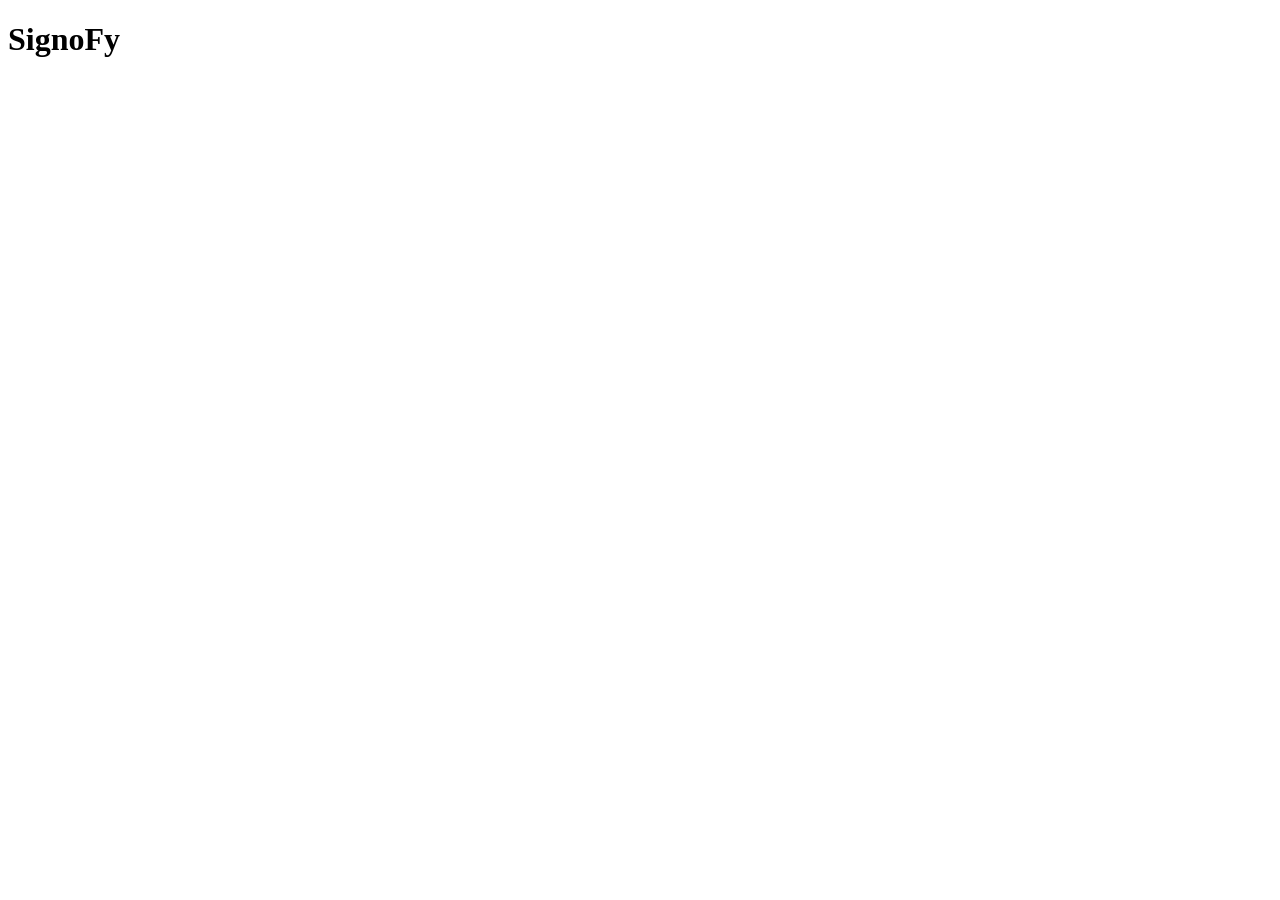
==== Web/index.html @ ef67317f "comienzo" ====
<!DOCTYPE html>
<html lang="en">

<head>
    <meta charset="UTF-8">
    <meta name="viewport" content="width=device-width, initial-scale=1.0">
    <title>SignoFy</title>
</head>

<body>
    <header>
        <div>
            <h1>SignoFy</h1>
            
        </div>
    </header>
    <nav>

    </nav>
    <main>

    </main>
    <footer>

    </footer>
</body>

</html>
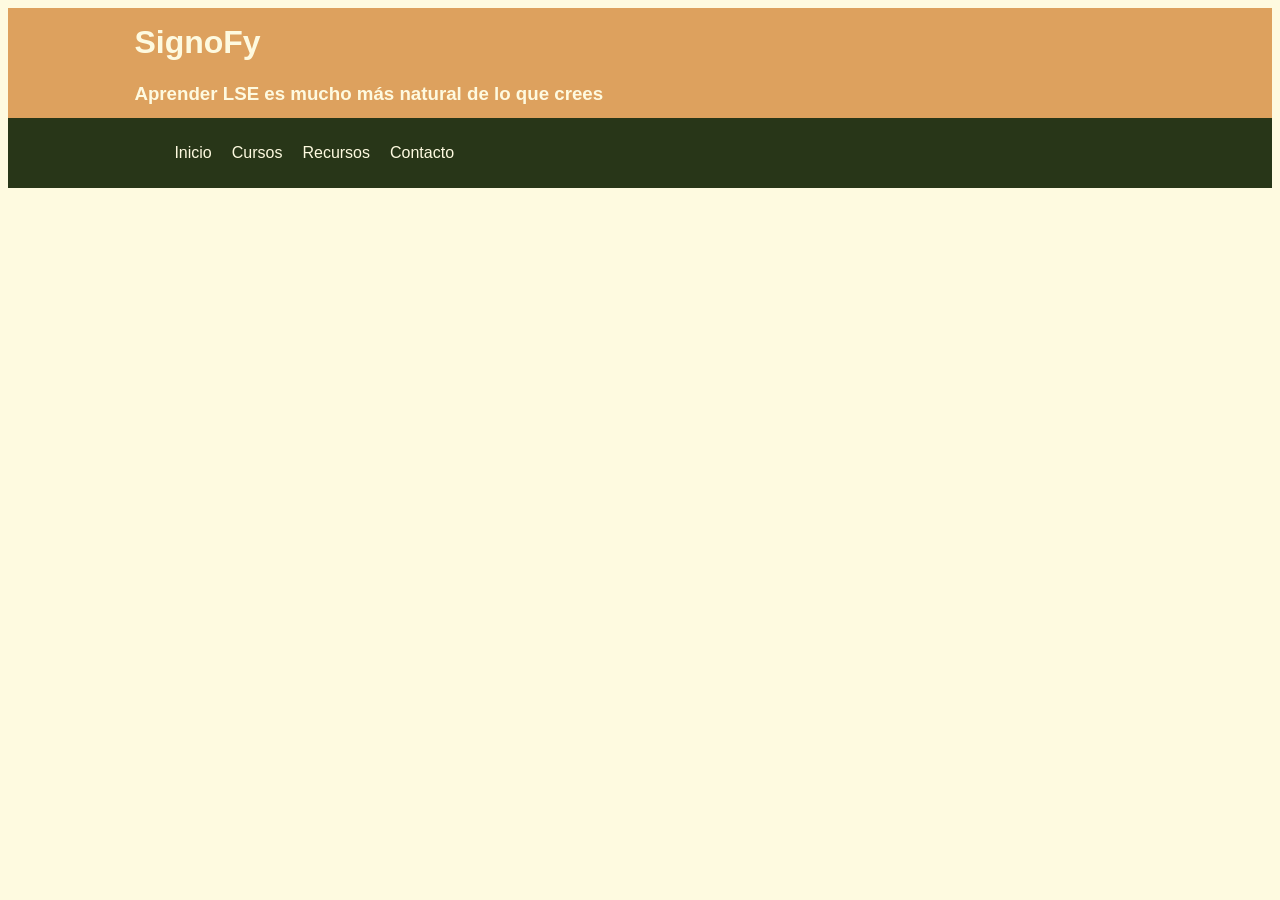
==== commit c8fdacc7: "primeros pasos de la estructura" ====
--- a/Web/index.html
+++ b/Web/index.html
@@ -5,17 +5,23 @@
     <meta charset="UTF-8">
     <meta name="viewport" content="width=device-width, initial-scale=1.0">
     <title>SignoFy</title>
+    <link rel="stylesheet" href="css/style.css">
 </head>
 
 <body>
     <header>
         <div>
             <h1>SignoFy</h1>
-            
+            <h3>Aprender LSE es mucho más natural de lo que crees</h3>
         </div>
     </header>
     <nav>
-
+        <ul>
+            <li><a href="#">Inicio</a></li>
+            <li><a href="#">Cursos</a></li>
+            <li><a href="#">Recursos</a></li>
+            <li><a href="#">Contacto</a></li>
+        </ul>
     </nav>
     <main>
 
--- a/Web/css/style.css
+++ b/Web/css/style.css
@@ -0,0 +1,37 @@
+:root{
+    --bg:#FEFAE0;
+    --nav1:#283618;
+    --nav2:#606C38;
+    --level1:#dda15e;
+    --level2:#bc6c25;
+}
+body{
+    background-color: var(--bg);
+    font-family: 'Poppins', sans-serif;
+}
+header{
+    display: flex;
+    justify-content: space-between;
+    align-items: center;
+    padding: 20px 10%;
+    height: 70px;
+    background-color: var(--level1);
+    color: var(--bg);
+    font-size: medium;
+    font-weight: 500;
+}
+nav{
+    background-color: var(--nav1);
+    color: var(--bg);
+    padding: 10px 10%;
+}
+nav ul{
+    list-style: none;
+    display: flex;
+    gap: 20px;
+}
+nav ul li a{
+    color: var(--bg);
+    text-decoration: none;
+    font-weight: 500;
+}
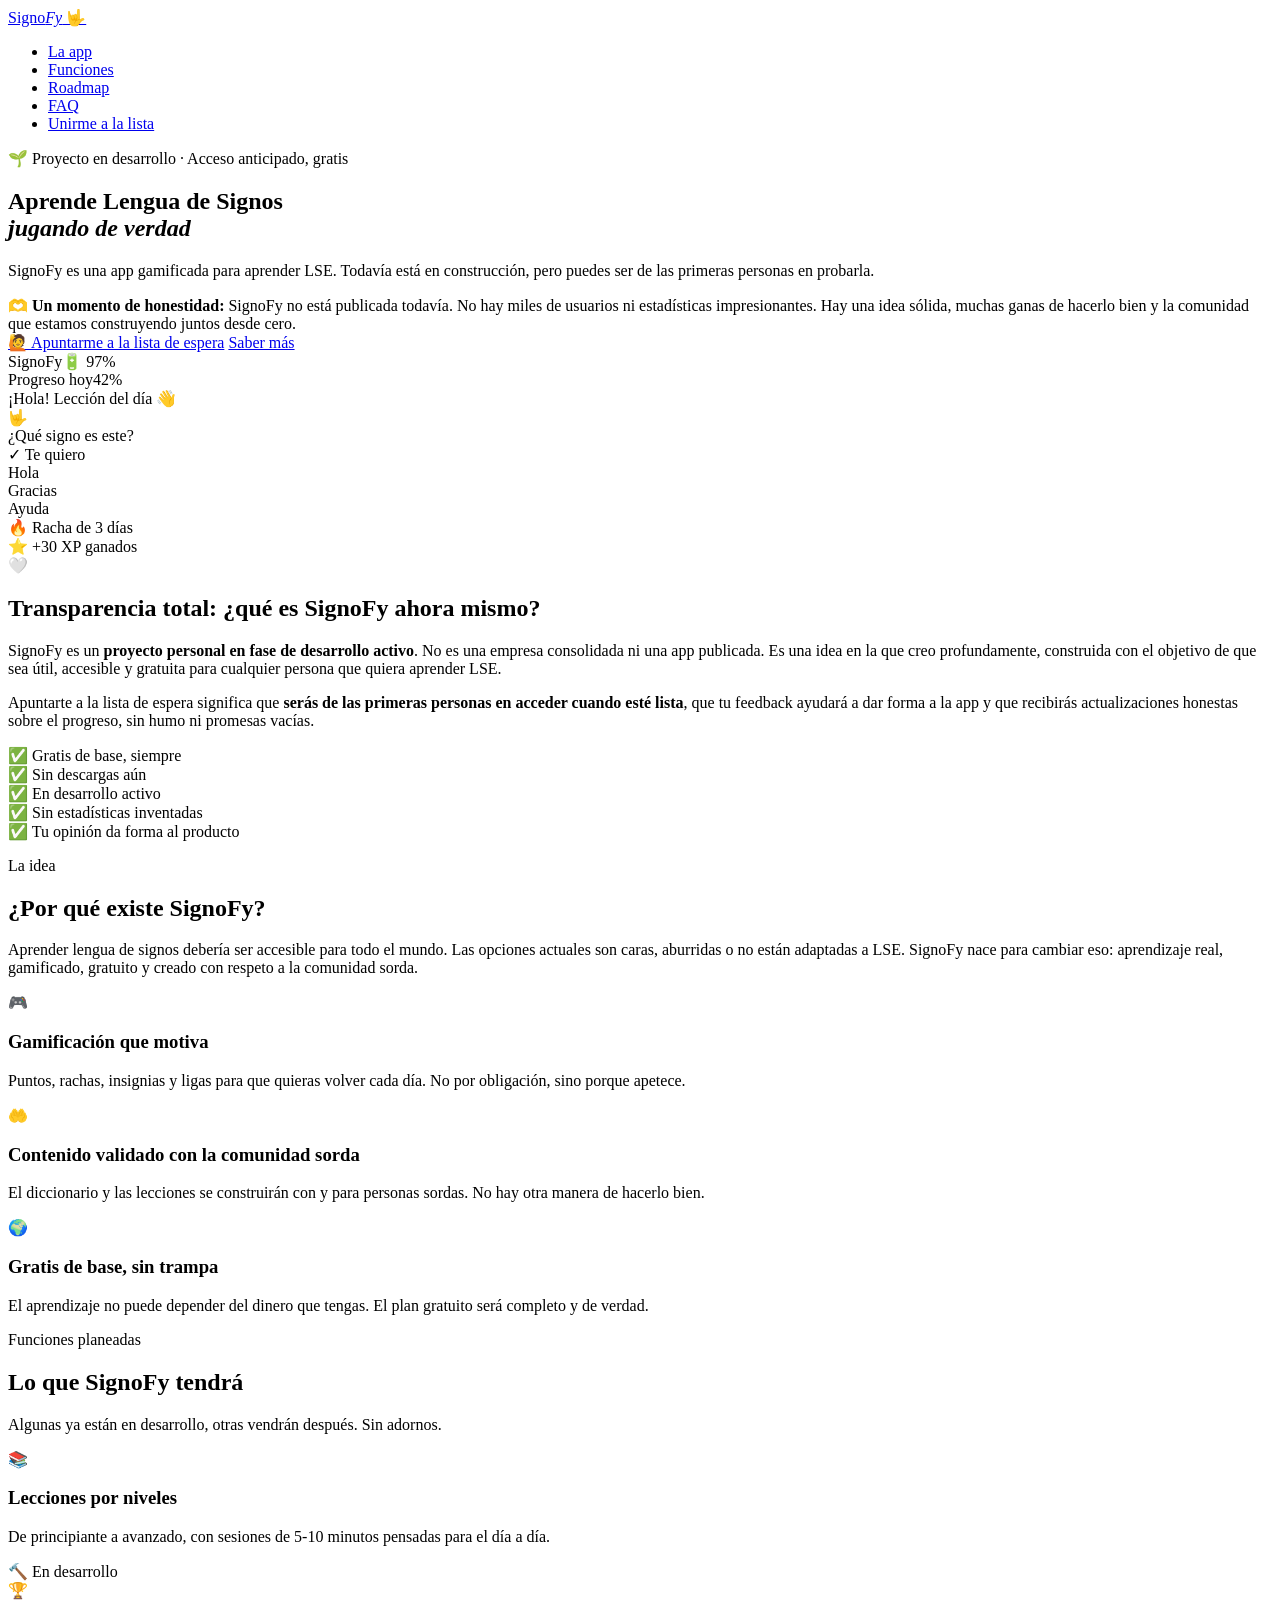
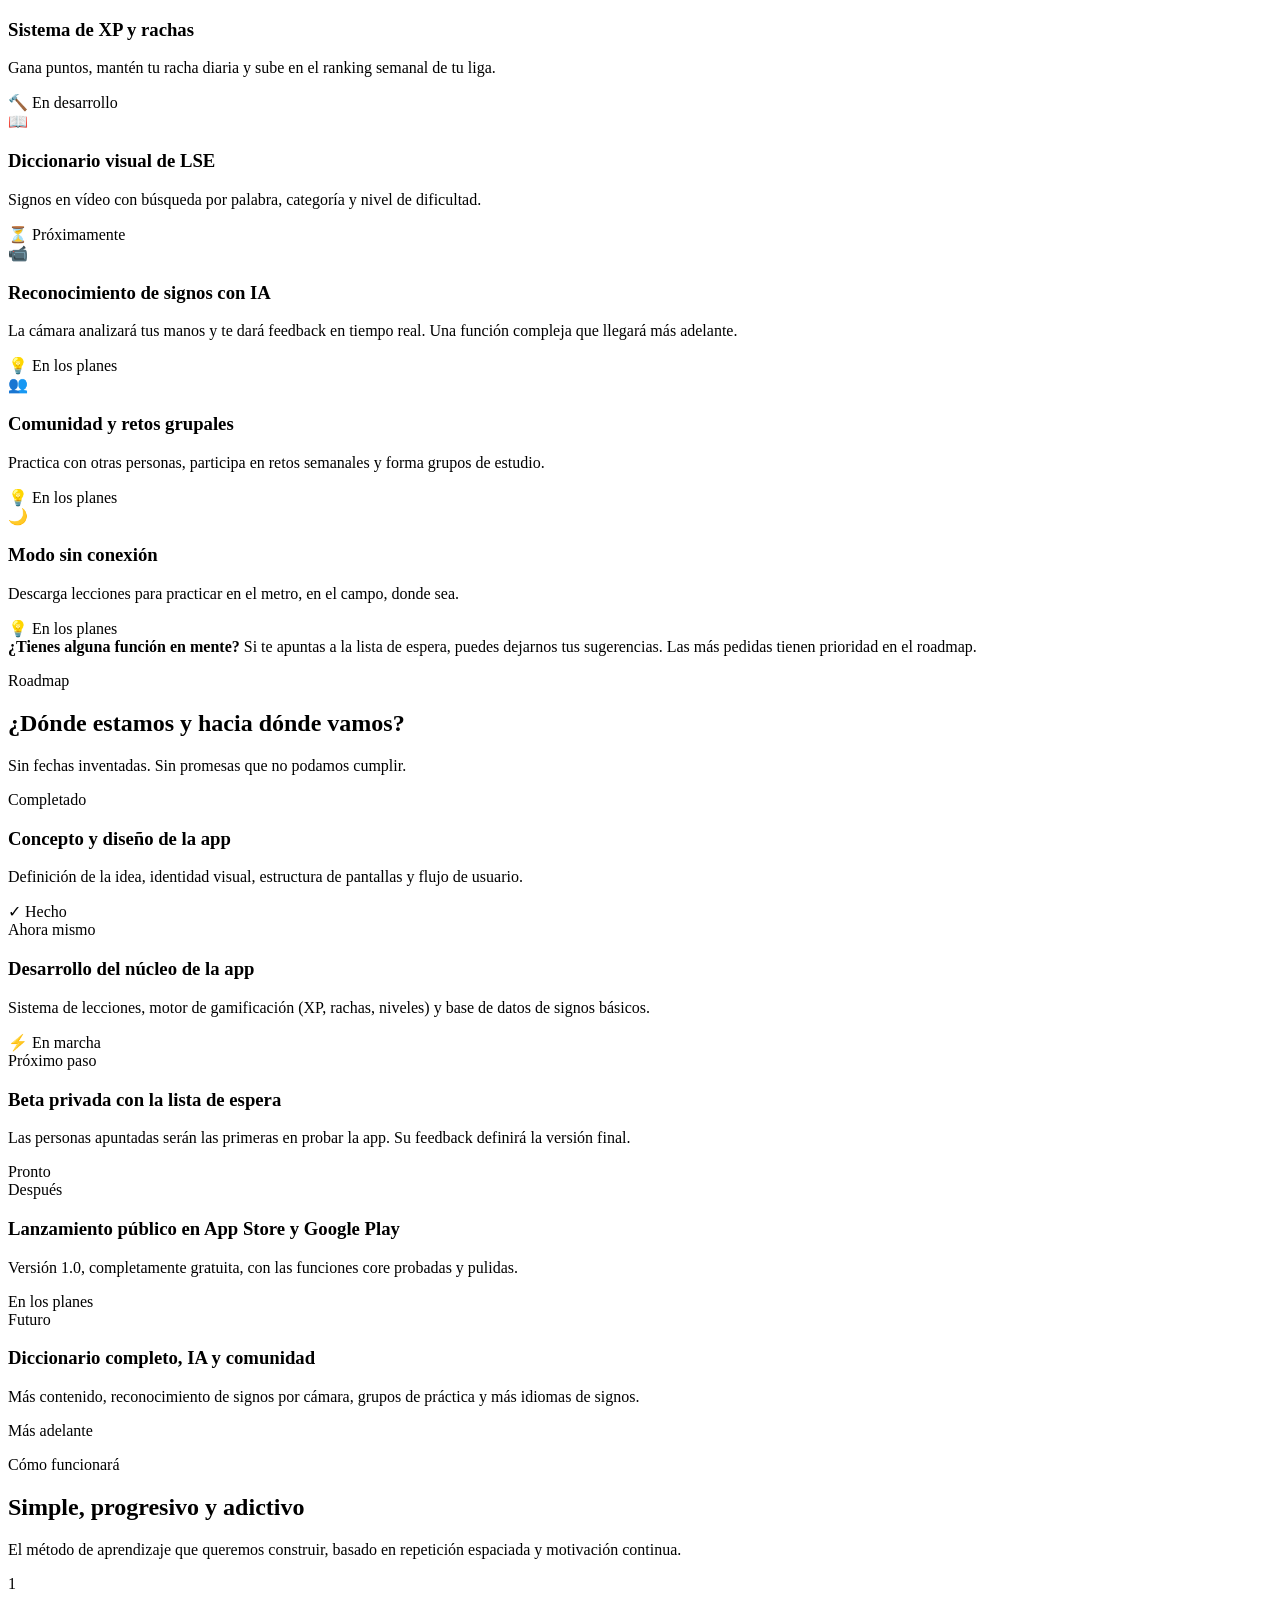
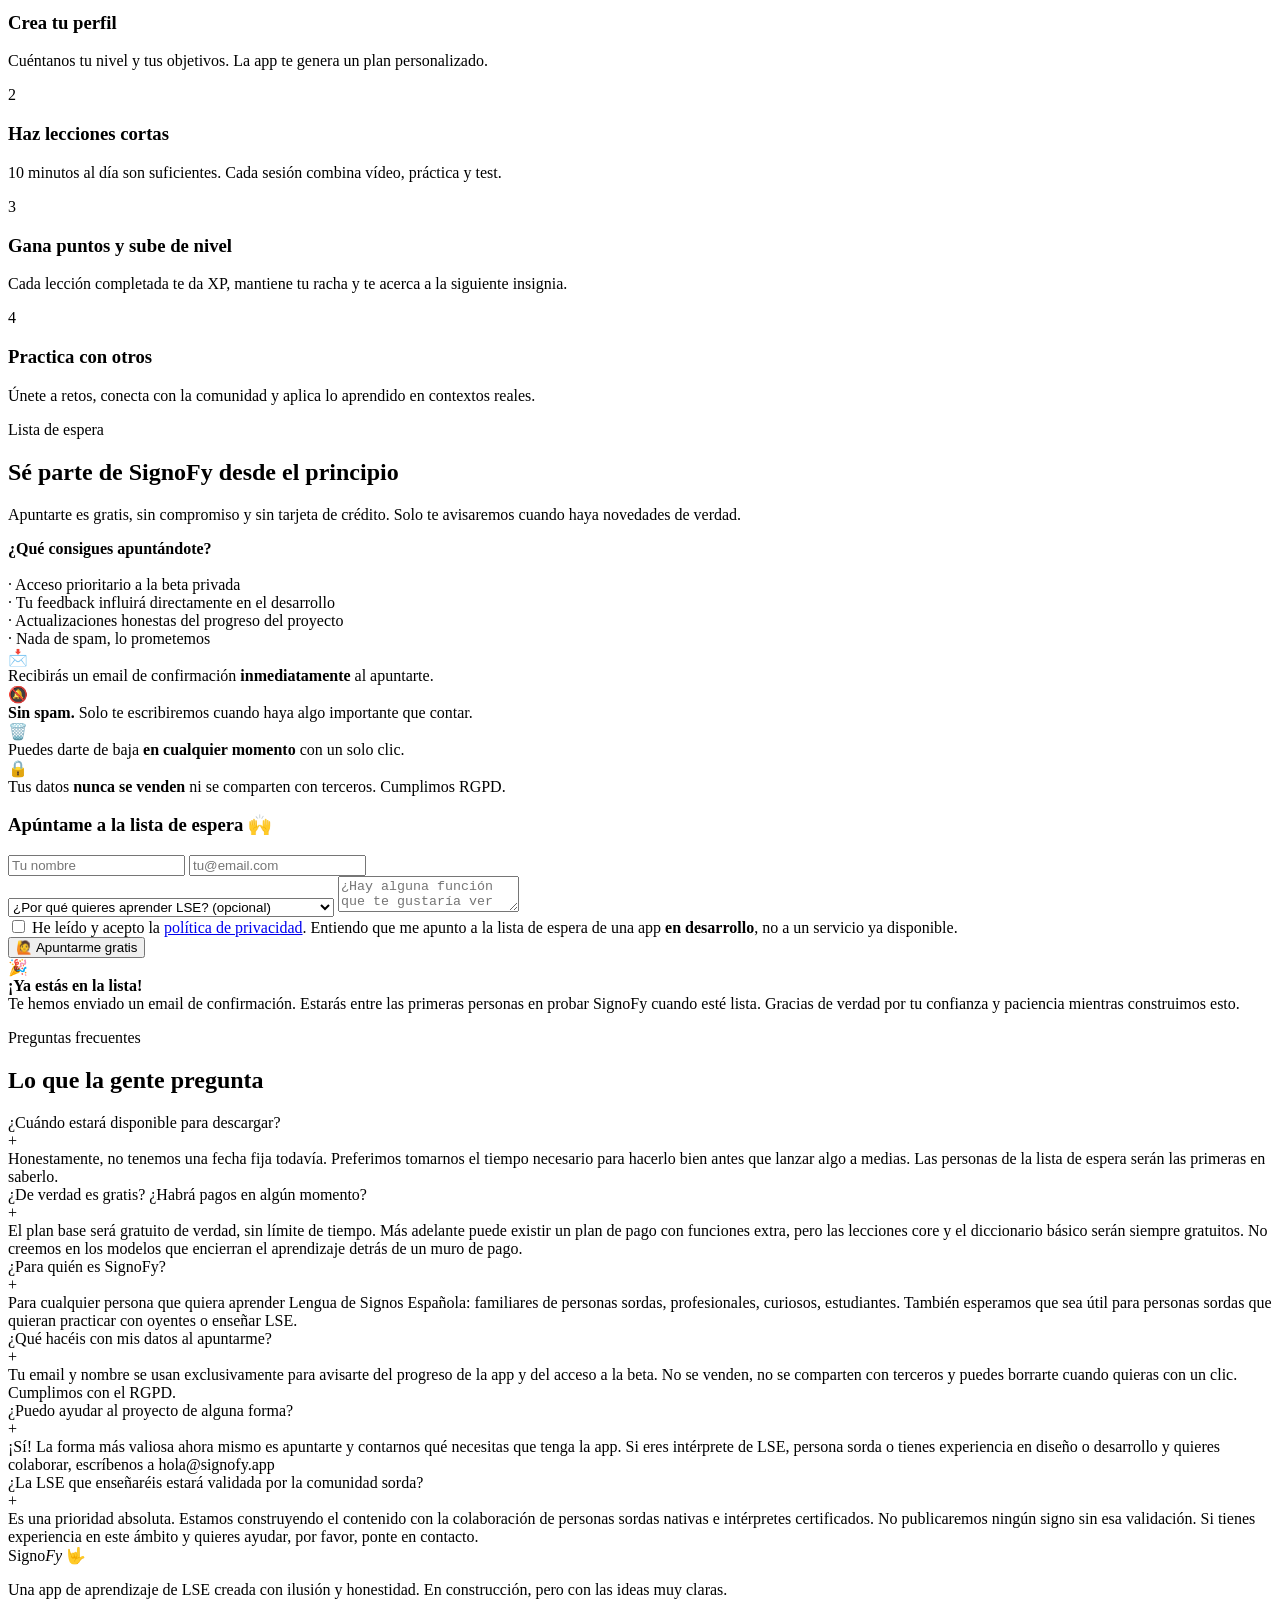
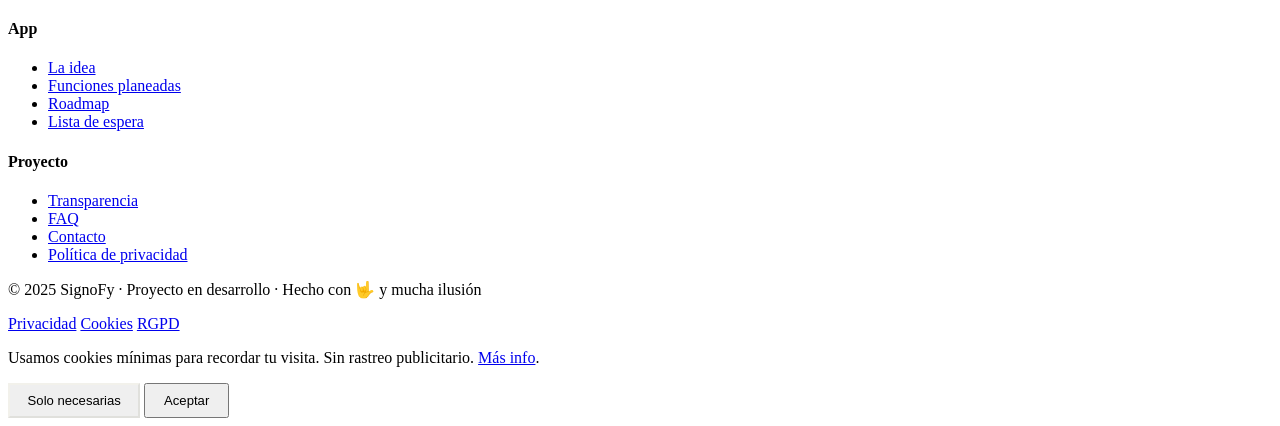
==== commit 563750d3: "Update index.html" ====
--- a/Web/index.html
+++ b/Web/index.html
@@ -1,34 +1,433 @@
 <!DOCTYPE html>
-<html lang="en">
-
+<html lang="es">
 <head>
-    <meta charset="UTF-8">
-    <meta name="viewport" content="width=device-width, initial-scale=1.0">
-    <title>SignoFy</title>
-    <link rel="stylesheet" href="css/style.css">
+  <meta charset="UTF-8" />
+  <meta name="viewport" content="width=device-width, initial-scale=1.0" />
+  <title>SignoFy — Aprende Lengua de Signos, gratis</title>
+
+  <!-- Fuentes -->
+  <link rel="preconnect" href="https://fonts.googleapis.com" />
+  <link rel="preconnect" href="https://fonts.gstatic.com" crossorigin />
+  <link href="https://fonts.googleapis.com/css2?family=Playfair+Display:ital,wght@0,700;0,900;1,700&family=DM+Sans:wght@300;400;500&display=swap" rel="stylesheet" />
+
+  <!-- Estilos -->
+  <link rel="stylesheet" href="styles.css" />
 </head>
-
 <body>
-    <header>
+
+<!-- ── NAV ────────────────────────────────────────────────── -->
+<nav id="navbar">
+  <a href="#" class="logo">Signo<em>Fy</em> 🤟</a>
+  <ul class="nav-links">
+    <li><a href="#about">La app</a></li>
+    <li><a href="#features">Funciones</a></li>
+    <li><a href="#roadmap">Roadmap</a></li>
+    <li><a href="#faq">FAQ</a></li>
+    <li><a href="#waitlist-form-section" class="nav-cta">Unirme a la lista</a></li>
+  </ul>
+  <div class="hamburger" id="hamburger">
+    <span></span><span></span><span></span>
+  </div>
+</nav>
+
+<!-- ── HERO ───────────────────────────────────────────────── -->
+<section id="hero">
+  <div class="blob blob-1"></div>
+  <div class="blob blob-2"></div>
+
+  <div class="hero-text">
+    <div class="honesty-pill">🌱 Proyecto en desarrollo · Acceso anticipado, gratis</div>
+    <h1>Aprende Lengua de Signos<br><em>jugando de verdad</em></h1>
+    <p class="hero-sub">SignoFy es una app gamificada para aprender LSE. Todavía está en construcción, pero puedes ser de las primeras personas en probarla.</p>
+    <div class="early-note">
+      <strong>🫶 Un momento de honestidad:</strong> SignoFy no está publicada todavía. No hay miles de usuarios ni estadísticas impresionantes. Hay una idea sólida, muchas ganas de hacerlo bien y la comunidad que estamos construyendo juntos desde cero.
+    </div>
+    <div class="hero-actions">
+      <a href="#waitlist-form-section" class="btn btn-primary">🙋 Apuntarme a la lista de espera</a>
+      <a href="#about" class="btn btn-outline">Saber más</a>
+    </div>
+  </div>
+
+  <div class="hero-visual">
+    <div class="phone-wrap">
+      <div class="phone">
+        <div class="phone-screen">
+          <div class="ps-top"><span>SignoFy</span><span>🔋 97%</span></div>
+          <div class="ps-body">
+            <div class="ps-bar-wrap">
+              <div class="ps-bar-label"><span>Progreso hoy</span><span>42%</span></div>
+              <div class="ps-bar"><div class="ps-fill"></div></div>
+            </div>
+            <div class="ps-greeting">¡Hola! Lección del día 👋</div>
+            <div class="ps-card">
+              <div class="ps-hand">🤟</div>
+              <div class="ps-q">¿Qué signo es este?</div>
+            </div>
+            <div class="ps-opts">
+              <div class="ps-opt ok">✓ Te quiero</div>
+              <div class="ps-opt">Hola</div>
+              <div class="ps-opt">Gracias</div>
+              <div class="ps-opt">Ayuda</div>
+            </div>
+          </div>
+        </div>
+      </div>
+      <div class="float-badge fb-1">🔥 Racha de 3 días</div>
+      <div class="float-badge fb-2">⭐ +30 XP ganados</div>
+    </div>
+  </div>
+</section>
+
+<!-- ── TRANSPARENCIA ──────────────────────────────────────── -->
+<section id="transparency">
+  <div class="transp-inner">
+    <div class="transp-icon">🤍</div>
+    <div class="transp-text">
+      <h2>Transparencia total: ¿qué es SignoFy ahora mismo?</h2>
+      <p>SignoFy es un <strong>proyecto personal en fase de desarrollo activo</strong>. No es una empresa consolidada ni una app publicada. Es una idea en la que creo profundamente, construida con el objetivo de que sea útil, accesible y gratuita para cualquier persona que quiera aprender LSE.</p>
+      <p>Apuntarte a la lista de espera significa que <strong>serás de las primeras personas en acceder cuando esté lista</strong>, que tu feedback ayudará a dar forma a la app y que recibirás actualizaciones honestas sobre el progreso, sin humo ni promesas vacías.</p>
+      <div class="transp-tags">
+        <div class="transp-tag">✅ Gratis de base, siempre</div>
+        <div class="transp-tag">✅ Sin descargas aún</div>
+        <div class="transp-tag">✅ En desarrollo activo</div>
+        <div class="transp-tag">✅ Sin estadísticas inventadas</div>
+        <div class="transp-tag">✅ Tu opinión da forma al producto</div>
+      </div>
+    </div>
+  </div>
+</section>
+
+<!-- ── ABOUT ───────────────────────────────────────────────── -->
+<section id="about">
+  <div class="about-grid">
+    <div class="about-text reveal">
+      <p class="section-label">La idea</p>
+      <h2 class="section-title">¿Por qué existe SignoFy?</h2>
+      <p class="section-sub">Aprender lengua de signos debería ser accesible para todo el mundo. Las opciones actuales son caras, aburridas o no están adaptadas a LSE. SignoFy nace para cambiar eso: aprendizaje real, gamificado, gratuito y creado con respeto a la comunidad sorda.</p>
+    </div>
+    <div class="about-cards reveal">
+      <div class="about-card">
+        <div class="about-card-icon">🎮</div>
         <div>
-            <h1>SignoFy</h1>
-            <h3>Aprender LSE es mucho más natural de lo que crees</h3>
+          <h3>Gamificación que motiva</h3>
+          <p>Puntos, rachas, insignias y ligas para que quieras volver cada día. No por obligación, sino porque apetece.</p>
         </div>
-    </header>
-    <nav>
-        <ul>
-            <li><a href="#">Inicio</a></li>
-            <li><a href="#">Cursos</a></li>
-            <li><a href="#">Recursos</a></li>
-            <li><a href="#">Contacto</a></li>
-        </ul>
-    </nav>
-    <main>
-
-    </main>
-    <footer>
-
-    </footer>
+      </div>
+      <div class="about-card">
+        <div class="about-card-icon">🤲</div>
+        <div>
+          <h3>Contenido validado con la comunidad sorda</h3>
+          <p>El diccionario y las lecciones se construirán con y para personas sordas. No hay otra manera de hacerlo bien.</p>
+        </div>
+      </div>
+      <div class="about-card">
+        <div class="about-card-icon">🌍</div>
+        <div>
+          <h3>Gratis de base, sin trampa</h3>
+          <p>El aprendizaje no puede depender del dinero que tengas. El plan gratuito será completo y de verdad.</p>
+        </div>
+      </div>
+    </div>
+  </div>
+</section>
+
+<!-- ── FEATURES ───────────────────────────────────────────── -->
+<section id="features">
+  <p class="section-label reveal">Funciones planeadas</p>
+  <h2 class="section-title reveal">Lo que SignoFy tendrá</h2>
+  <p class="section-sub reveal">Algunas ya están en desarrollo, otras vendrán después. Sin adornos.</p>
+
+  <div class="features-grid">
+    <div class="feat-card reveal">
+      <div class="feat-icon">📚</div>
+      <h3>Lecciones por niveles</h3>
+      <p>De principiante a avanzado, con sesiones de 5-10 minutos pensadas para el día a día.</p>
+      <span class="feat-status status-current">🔨 En desarrollo</span>
+    </div>
+    <div class="feat-card reveal">
+      <div class="feat-icon">🏆</div>
+      <h3>Sistema de XP y rachas</h3>
+      <p>Gana puntos, mantén tu racha diaria y sube en el ranking semanal de tu liga.</p>
+      <span class="feat-status status-current">🔨 En desarrollo</span>
+    </div>
+    <div class="feat-card reveal">
+      <div class="feat-icon">📖</div>
+      <h3>Diccionario visual de LSE</h3>
+      <p>Signos en vídeo con búsqueda por palabra, categoría y nivel de dificultad.</p>
+      <span class="feat-status status-soon">⏳ Próximamente</span>
+    </div>
+    <div class="feat-card reveal">
+      <div class="feat-icon">📹</div>
+      <h3>Reconocimiento de signos con IA</h3>
+      <p>La cámara analizará tus manos y te dará feedback en tiempo real. Una función compleja que llegará más adelante.</p>
+      <span class="feat-status status-plan">💡 En los planes</span>
+    </div>
+    <div class="feat-card reveal">
+      <div class="feat-icon">👥</div>
+      <h3>Comunidad y retos grupales</h3>
+      <p>Practica con otras personas, participa en retos semanales y forma grupos de estudio.</p>
+      <span class="feat-status status-plan">💡 En los planes</span>
+    </div>
+    <div class="feat-card reveal">
+      <div class="feat-icon">🌙</div>
+      <h3>Modo sin conexión</h3>
+      <p>Descarga lecciones para practicar en el metro, en el campo, donde sea.</p>
+      <span class="feat-status status-plan">💡 En los planes</span>
+    </div>
+  </div>
+
+  <div class="features-note reveal">
+    <strong>¿Tienes alguna función en mente?</strong> Si te apuntas a la lista de espera, puedes dejarnos tus sugerencias. Las más pedidas tienen prioridad en el roadmap.
+  </div>
+</section>
+
+<!-- ── ROADMAP ─────────────────────────────────────────────── -->
+<section id="roadmap">
+  <p class="section-label reveal">Roadmap</p>
+  <h2 class="section-title reveal">¿Dónde estamos y hacia dónde vamos?</h2>
+  <p class="section-sub reveal">Sin fechas inventadas. Sin promesas que no podamos cumplir.</p>
+
+  <div class="road-list">
+    <div class="road-item reveal">
+      <div class="road-date">Completado</div>
+      <div class="road-content">
+        <h3>Concepto y diseño de la app</h3>
+        <p>Definición de la idea, identidad visual, estructura de pantallas y flujo de usuario.</p>
+        <span class="road-tag tag-done">✓ Hecho</span>
+      </div>
+    </div>
+    <div class="road-item reveal">
+      <div class="road-date">Ahora mismo</div>
+      <div class="road-content">
+        <h3>Desarrollo del núcleo de la app</h3>
+        <p>Sistema de lecciones, motor de gamificación (XP, rachas, niveles) y base de datos de signos básicos.</p>
+        <span class="road-tag tag-current">⚡ En marcha</span>
+      </div>
+    </div>
+    <div class="road-item reveal">
+      <div class="road-date">Próximo paso</div>
+      <div class="road-content">
+        <h3>Beta privada con la lista de espera</h3>
+        <p>Las personas apuntadas serán las primeras en probar la app. Su feedback definirá la versión final.</p>
+        <span class="road-tag tag-next">Pronto</span>
+      </div>
+    </div>
+    <div class="road-item reveal">
+      <div class="road-date">Después</div>
+      <div class="road-content">
+        <h3>Lanzamiento público en App Store y Google Play</h3>
+        <p>Versión 1.0, completamente gratuita, con las funciones core probadas y pulidas.</p>
+        <span class="road-tag tag-next">En los planes</span>
+      </div>
+    </div>
+    <div class="road-item reveal">
+      <div class="road-date">Futuro</div>
+      <div class="road-content">
+        <h3>Diccionario completo, IA y comunidad</h3>
+        <p>Más contenido, reconocimiento de signos por cámara, grupos de práctica y más idiomas de signos.</p>
+        <span class="road-tag tag-next">Más adelante</span>
+      </div>
+    </div>
+  </div>
+</section>
+
+<!-- ── CÓMO FUNCIONA ──────────────────────────────────────── -->
+<section id="how">
+  <p class="section-label reveal">Cómo funcionará</p>
+  <h2 class="section-title reveal">Simple, progresivo y adictivo</h2>
+  <p class="section-sub reveal">El método de aprendizaje que queremos construir, basado en repetición espaciada y motivación continua.</p>
+
+  <div class="steps">
+    <div class="step reveal">
+      <div class="step-n">1</div>
+      <h3>Crea tu perfil</h3>
+      <p>Cuéntanos tu nivel y tus objetivos. La app te genera un plan personalizado.</p>
+    </div>
+    <div class="step reveal">
+      <div class="step-n">2</div>
+      <h3>Haz lecciones cortas</h3>
+      <p>10 minutos al día son suficientes. Cada sesión combina vídeo, práctica y test.</p>
+    </div>
+    <div class="step reveal">
+      <div class="step-n">3</div>
+      <h3>Gana puntos y sube de nivel</h3>
+      <p>Cada lección completada te da XP, mantiene tu racha y te acerca a la siguiente insignia.</p>
+    </div>
+    <div class="step reveal">
+      <div class="step-n">4</div>
+      <h3>Practica con otros</h3>
+      <p>Únete a retos, conecta con la comunidad y aplica lo aprendido en contextos reales.</p>
+    </div>
+  </div>
+</section>
+
+<!-- ── LISTA DE ESPERA (info) ─────────────────────────────── -->
+<section id="waitlist">
+  <div class="reveal">
+    <p class="section-label">Lista de espera</p>
+    <h2 class="section-title">Sé parte de SignoFy desde el principio</h2>
+    <p class="section-sub">Apuntarte es gratis, sin compromiso y sin tarjeta de crédito. Solo te avisaremos cuando haya novedades de verdad.</p>
+    <div class="waitlist-note">
+      <strong>¿Qué consigues apuntándote?</strong><br><br>
+      · Acceso prioritario a la beta privada<br>
+      · Tu feedback influirá directamente en el desarrollo<br>
+      · Actualizaciones honestas del progreso del proyecto<br>
+      · Nada de spam, lo prometemos
+    </div>
+  </div>
+  <div class="reveal">
+    <div class="mini-cards">
+      <div class="mini-card">
+        <div class="mini-card-icon">📩</div>
+        <div class="mini-card-text">Recibirás un email de confirmación <strong>inmediatamente</strong> al apuntarte.</div>
+      </div>
+      <div class="mini-card">
+        <div class="mini-card-icon">🔕</div>
+        <div class="mini-card-text"><strong>Sin spam.</strong> Solo te escribiremos cuando haya algo importante que contar.</div>
+      </div>
+      <div class="mini-card">
+        <div class="mini-card-icon">🗑️</div>
+        <div class="mini-card-text">Puedes darte de baja <strong>en cualquier momento</strong> con un solo clic.</div>
+      </div>
+      <div class="mini-card">
+        <div class="mini-card-icon">🔒</div>
+        <div class="mini-card-text">Tus datos <strong>nunca se venden</strong> ni se comparten con terceros. Cumplimos RGPD.</div>
+      </div>
+    </div>
+  </div>
+</section>
+
+<!-- ── FORMULARIO LISTA DE ESPERA ─────────────────────────── -->
+<div id="waitlist-form-section">
+  <div class="form-wrap reveal">
+    <h3>Apúntame a la lista de espera 🙌</h3>
+    <form class="waitlist-form" id="wl-form" onsubmit="handleWaitlist(event)">
+      <div class="form-row">
+        <input class="inp" type="text" name="nombre" placeholder="Tu nombre" required />
+        <input class="inp" type="email" name="email" placeholder="tu@email.com" required />
+      </div>
+      <select class="inp" name="motivo">
+        <option value="" disabled selected>¿Por qué quieres aprender LSE? (opcional)</option>
+        <option>Tengo un familiar o amigo sordo</option>
+        <option>Por curiosidad o interés personal</option>
+        <option>Por razones profesionales</option>
+        <option>Soy persona sorda o con discapacidad auditiva</option>
+        <option>Para usarlo en mi profesión (educación, sanidad…)</option>
+        <option>Otro motivo</option>
+      </select>
+      <textarea class="inp" name="sugerencias" placeholder="¿Hay alguna función que te gustaría ver en la app? (opcional)"></textarea>
+      <div class="form-agree">
+        <input type="checkbox" id="agree" required />
+        <label for="agree">He leído y acepto la <a href="#">política de privacidad</a>. Entiendo que me apunto a la lista de espera de una app <strong>en desarrollo</strong>, no a un servicio ya disponible.</label>
+      </div>
+      <button type="submit" class="btn btn-primary">🙋 Apuntarme gratis</button>
+    </form>
+    <div class="success-box" id="wl-success">
+      <div class="success-emoji">🎉</div>
+      <strong>¡Ya estás en la lista!</strong><br>
+      Te hemos enviado un email de confirmación. Estarás entre las primeras personas en probar SignoFy cuando esté lista. Gracias de verdad por tu confianza y paciencia mientras construimos esto.
+    </div>
+  </div>
+</div>
+
+<!-- ── FAQ ─────────────────────────────────────────────────── -->
+<section id="faq">
+  <p class="section-label reveal">Preguntas frecuentes</p>
+  <h2 class="section-title reveal">Lo que la gente pregunta</h2>
+
+  <div class="faq-list">
+    <div class="faq-item reveal">
+      <div class="faq-q" onclick="toggleFaq(this)">
+        ¿Cuándo estará disponible para descargar?
+        <div class="faq-toggle">+</div>
+      </div>
+      <div class="faq-a">Honestamente, no tenemos una fecha fija todavía. Preferimos tomarnos el tiempo necesario para hacerlo bien antes que lanzar algo a medias. Las personas de la lista de espera serán las primeras en saberlo.</div>
+    </div>
+    <div class="faq-item reveal">
+      <div class="faq-q" onclick="toggleFaq(this)">
+        ¿De verdad es gratis? ¿Habrá pagos en algún momento?
+        <div class="faq-toggle">+</div>
+      </div>
+      <div class="faq-a">El plan base será gratuito de verdad, sin límite de tiempo. Más adelante puede existir un plan de pago con funciones extra, pero las lecciones core y el diccionario básico serán siempre gratuitos. No creemos en los modelos que encierran el aprendizaje detrás de un muro de pago.</div>
+    </div>
+    <div class="faq-item reveal">
+      <div class="faq-q" onclick="toggleFaq(this)">
+        ¿Para quién es SignoFy?
+        <div class="faq-toggle">+</div>
+      </div>
+      <div class="faq-a">Para cualquier persona que quiera aprender Lengua de Signos Española: familiares de personas sordas, profesionales, curiosos, estudiantes. También esperamos que sea útil para personas sordas que quieran practicar con oyentes o enseñar LSE.</div>
+    </div>
+    <div class="faq-item reveal">
+      <div class="faq-q" onclick="toggleFaq(this)">
+        ¿Qué hacéis con mis datos al apuntarme?
+        <div class="faq-toggle">+</div>
+      </div>
+      <div class="faq-a">Tu email y nombre se usan exclusivamente para avisarte del progreso de la app y del acceso a la beta. No se venden, no se comparten con terceros y puedes borrarte cuando quieras con un clic. Cumplimos con el RGPD.</div>
+    </div>
+    <div class="faq-item reveal">
+      <div class="faq-q" onclick="toggleFaq(this)">
+        ¿Puedo ayudar al proyecto de alguna forma?
+        <div class="faq-toggle">+</div>
+      </div>
+      <div class="faq-a">¡Sí! La forma más valiosa ahora mismo es apuntarte y contarnos qué necesitas que tenga la app. Si eres intérprete de LSE, persona sorda o tienes experiencia en diseño o desarrollo y quieres colaborar, escríbenos a hola@signofy.app</div>
+    </div>
+    <div class="faq-item reveal">
+      <div class="faq-q" onclick="toggleFaq(this)">
+        ¿La LSE que enseñaréis estará validada por la comunidad sorda?
+        <div class="faq-toggle">+</div>
+      </div>
+      <div class="faq-a">Es una prioridad absoluta. Estamos construyendo el contenido con la colaboración de personas sordas nativas e intérpretes certificados. No publicaremos ningún signo sin esa validación. Si tienes experiencia en este ámbito y quieres ayudar, por favor, ponte en contacto.</div>
+    </div>
+  </div>
+</section>
+
+<!-- ── FOOTER ──────────────────────────────────────────────── -->
+<footer>
+  <div class="footer-inner">
+    <div class="footer-brand">
+      <div class="logo" style="color:var(--cream)">Signo<em style="color:var(--sand)">Fy</em> 🤟</div>
+      <p>Una app de aprendizaje de LSE creada con ilusión y honestidad. En construcción, pero con las ideas muy claras.</p>
+    </div>
+    <div class="footer-col">
+      <h4>App</h4>
+      <ul>
+        <li><a href="#about">La idea</a></li>
+        <li><a href="#features">Funciones planeadas</a></li>
+        <li><a href="#roadmap">Roadmap</a></li>
+        <li><a href="#waitlist-form-section">Lista de espera</a></li>
+      </ul>
+    </div>
+    <div class="footer-col">
+      <h4>Proyecto</h4>
+      <ul>
+        <li><a href="#transparency">Transparencia</a></li>
+        <li><a href="#faq">FAQ</a></li>
+        <li><a href="mailto:hola@signofy.app">Contacto</a></li>
+        <li><a href="#">Política de privacidad</a></li>
+      </ul>
+    </div>
+  </div>
+  <div class="footer-bottom">
+    <p>© 2025 SignoFy · Proyecto en desarrollo · Hecho con 🤟 y mucha ilusión</p>
+    <div class="footer-legal">
+      <a href="#">Privacidad</a>
+      <a href="#">Cookies</a>
+      <a href="#">RGPD</a>
+    </div>
+  </div>
+</footer>
+
+<!-- ── COOKIE BANNER ──────────────────────────────────────── -->
+<div id="cookie">
+  <p>Usamos cookies mínimas para recordar tu visita. Sin rastreo publicitario. <a href="#">Más info</a>.</p>
+  <div class="cookie-btns">
+    <button class="btn btn-outline" style="padding:.5rem 1.1rem;font-size:.82rem;color:var(--cream);border-color:rgba(254,250,224,.2)" onclick="closeCookie()">Solo necesarias</button>
+    <button class="btn btn-terra" style="padding:.5rem 1.1rem;font-size:.82rem" onclick="closeCookie()">Aceptar</button>
+  </div>
+</div>
+
+<!-- Scripts -->
+<script src="main.js"></script>
+
 </body>
-
 </html>
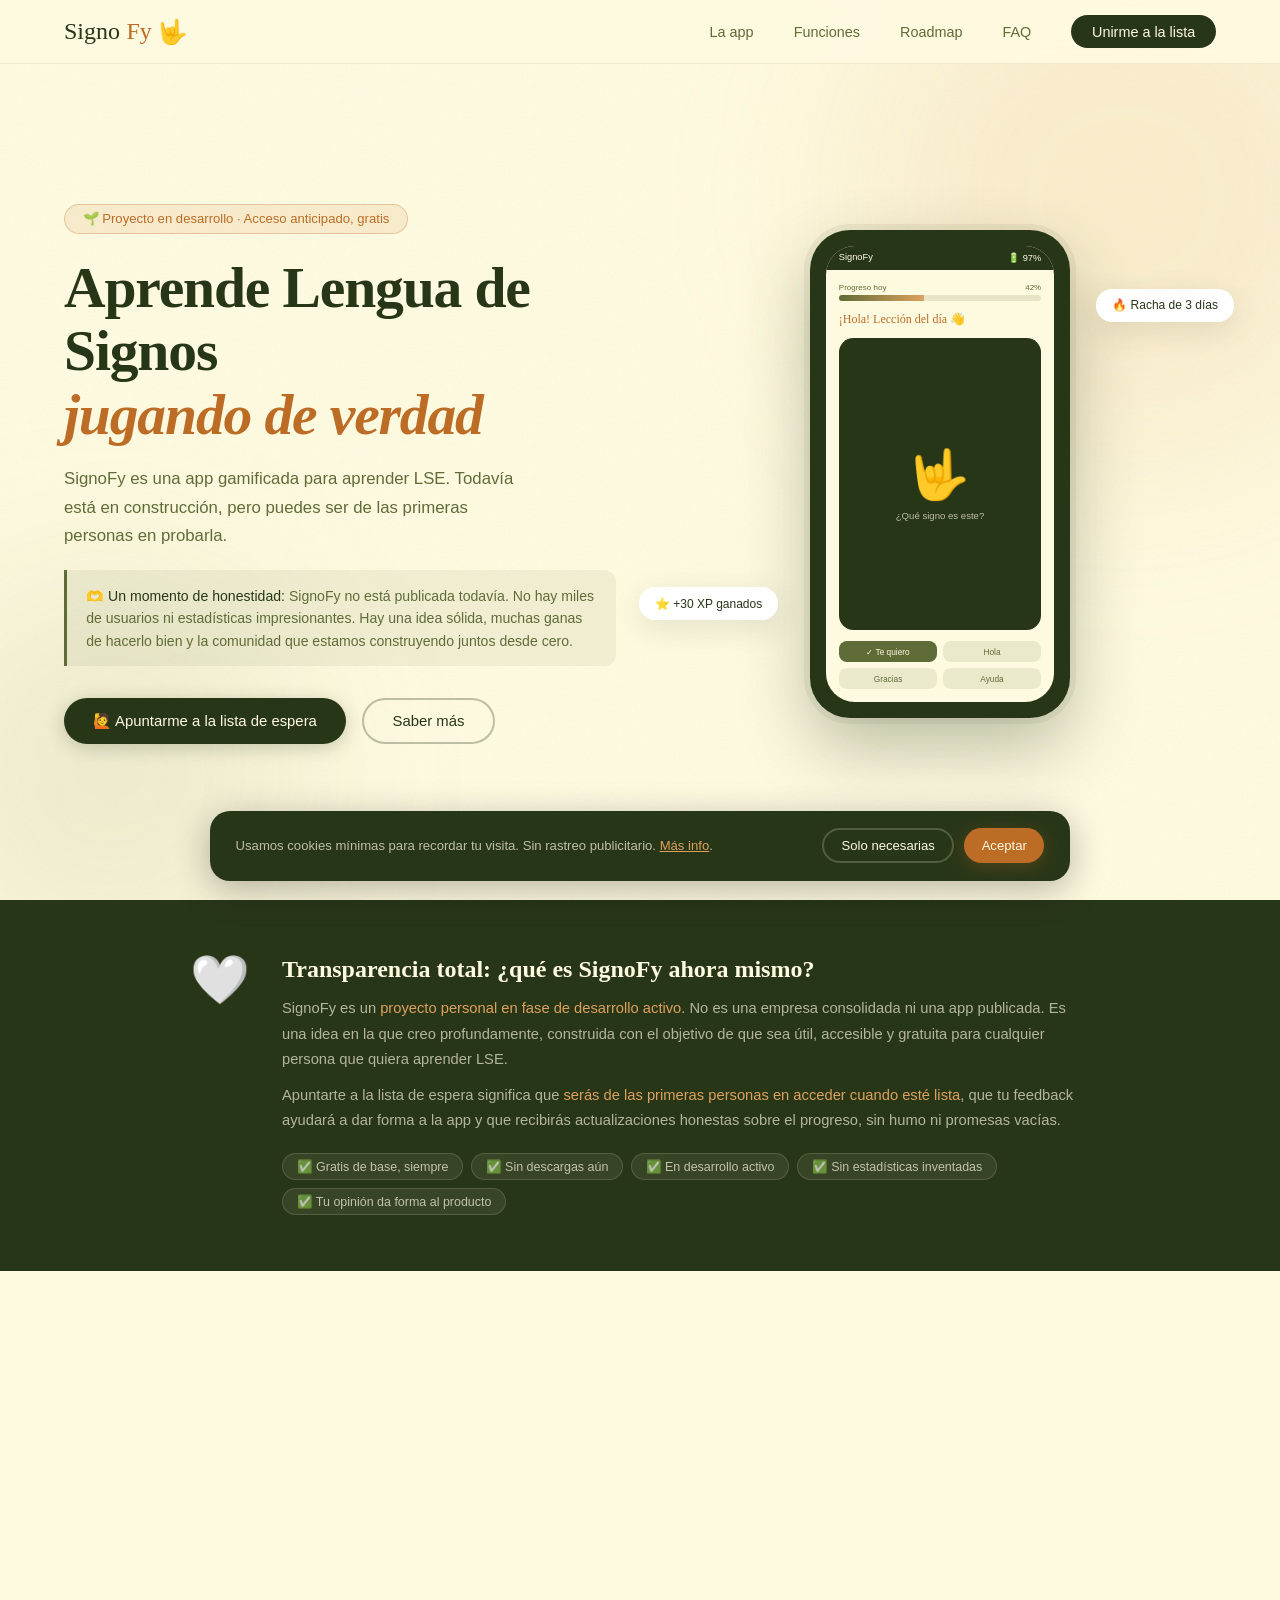
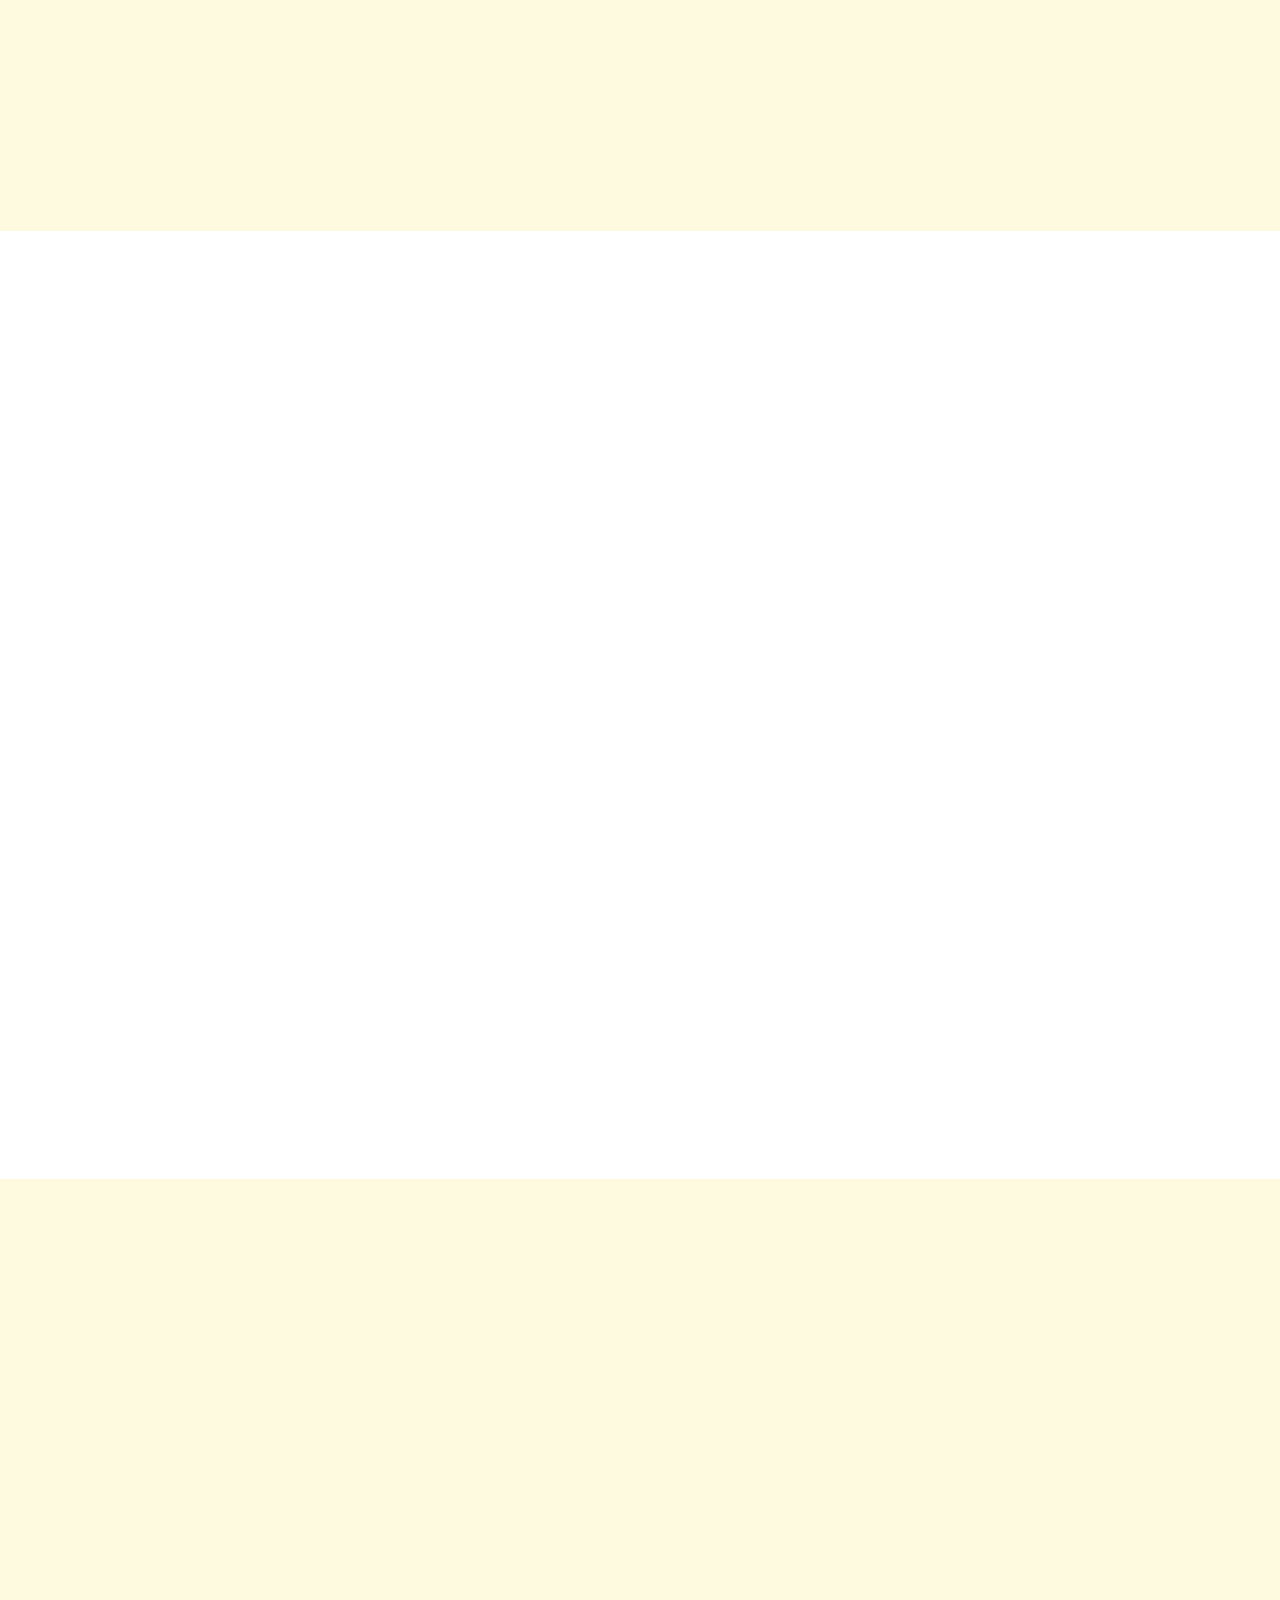
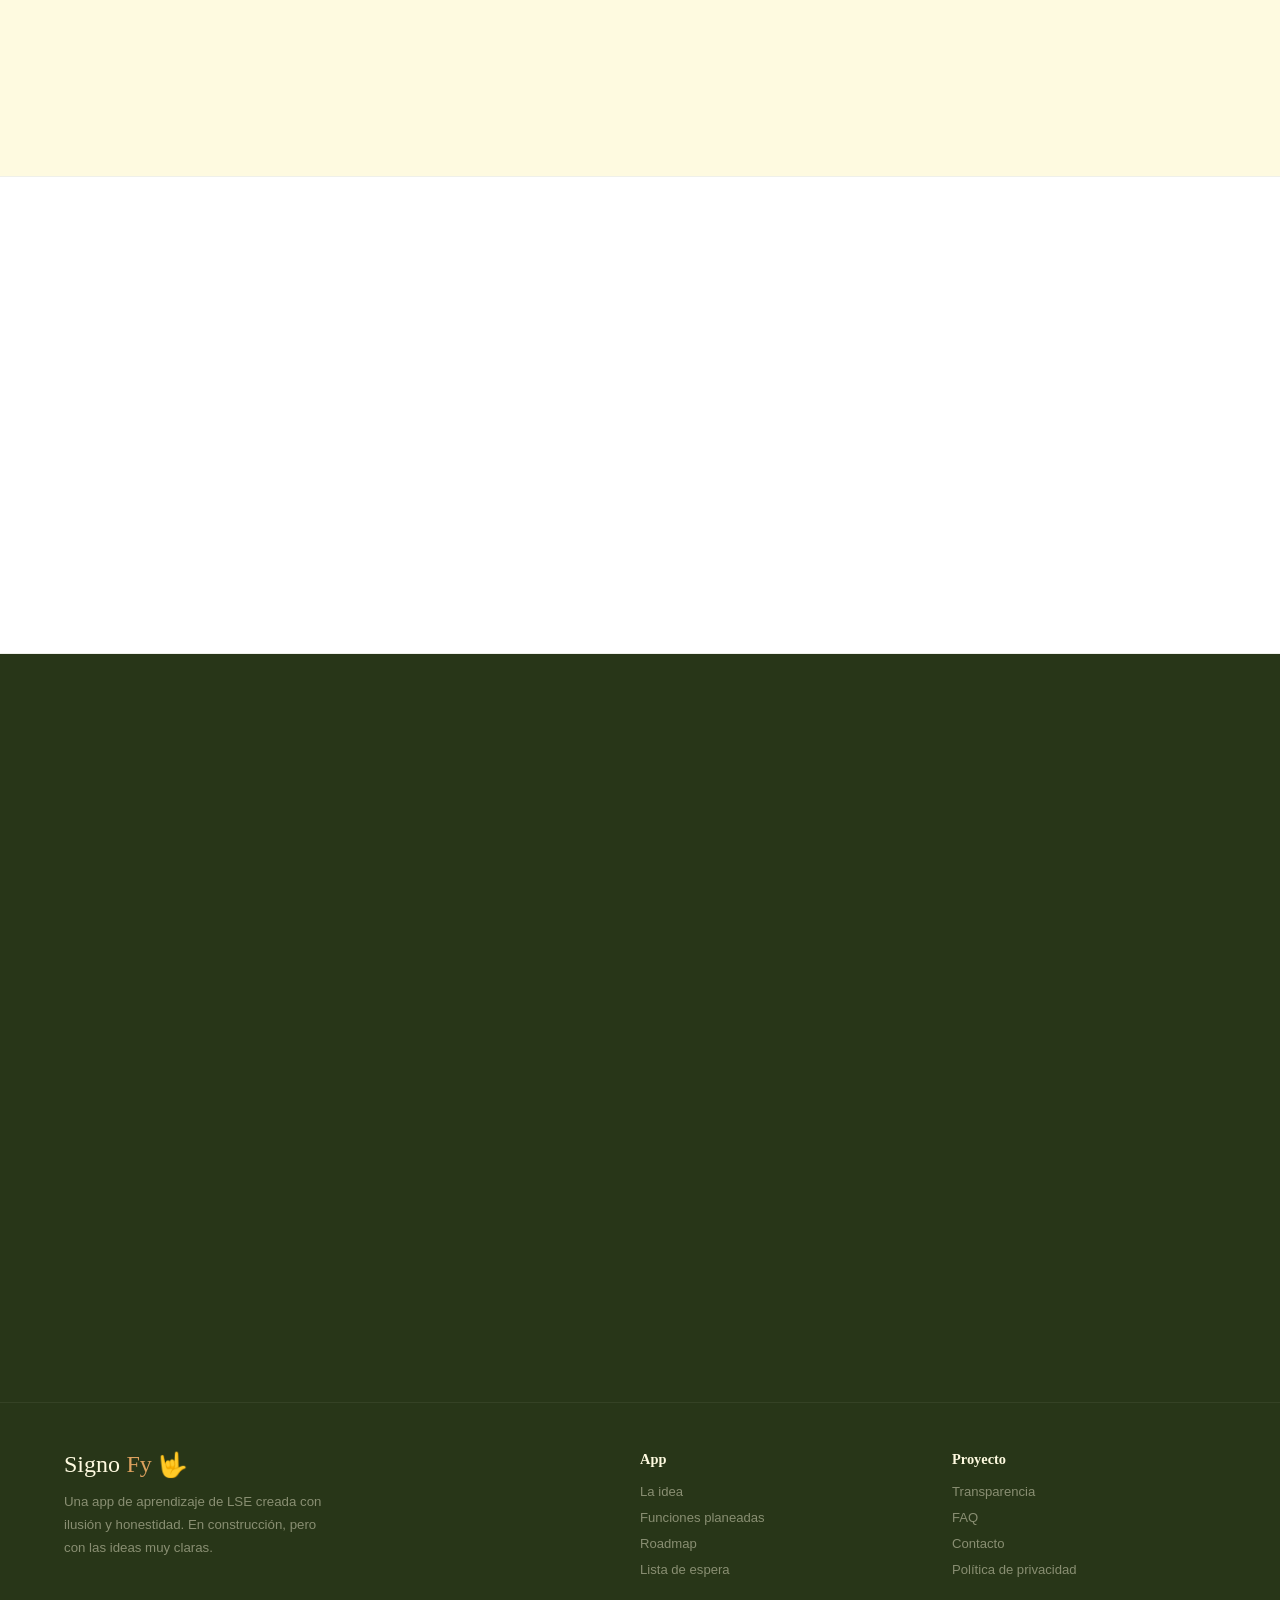
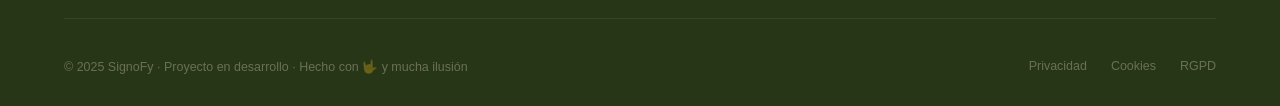
==== commit fdfc6433: "create css" ====
--- a/Web/index.html
+++ b/Web/index.html
@@ -11,7 +11,7 @@
   <link href="https://fonts.googleapis.com/css2?family=Playfair+Display:ital,wght@0,700;0,900;1,700&family=DM+Sans:wght@300;400;500&display=swap" rel="stylesheet" />
 
   <!-- Estilos -->
-  <link rel="stylesheet" href="styles.css" />
+  <link rel="stylesheet" href="css/style.css" />
 </head>
 <body>
 
--- a/Web/css/style.css
+++ b/Web/css/style.css
@@ -0,0 +1,491 @@
+/* ── VARIABLES ───────────────────────────────────────────── */
+:root {
+  --cream:  #FEFAE0;
+  --forest: #283618;
+  --moss:   #606C38;
+  --sand:   #DDA15E;
+  --terra:  #BC6C25;
+  --ff-h:   'Playfair Display', serif;
+  --ff-b:   'DM Sans', sans-serif;
+  --r:      1.25rem;
+}
+
+/* ── RESET ───────────────────────────────────────────────── */
+*, *::before, *::after { box-sizing: border-box; margin: 0; padding: 0; }
+html { scroll-behavior: smooth; }
+body { font-family: var(--ff-b); background: var(--cream); color: var(--forest); overflow-x: hidden; }
+a { color: inherit; text-decoration: none; }
+
+/* noise overlay */
+body::before {
+  content: ''; position: fixed; inset: 0; z-index: 0; pointer-events: none; opacity: .025;
+  background-image: url("data:image/svg+xml,%3Csvg viewBox='0 0 200 200' xmlns='http://www.w3.org/2000/svg'%3E%3Cfilter id='n'%3E%3CfeTurbulence type='fractalNoise' baseFrequency='0.85' numOctaves='4' stitchTiles='stitch'/%3E%3C/filter%3E%3Crect width='100%25' height='100%25' filter='url(%23n)'/%3E%3C/svg%3E");
+  background-size: 180px;
+}
+
+/* ── NAV ─────────────────────────────────────────────────── */
+nav {
+  position: fixed; top: 0; left: 0; right: 0; z-index: 100;
+  display: flex; align-items: center; justify-content: space-between;
+  padding: 1.1rem 4rem;
+  background: rgba(254,250,224,.9);
+  backdrop-filter: blur(16px);
+  border-bottom: 1px solid rgba(96,108,56,.1);
+  transition: box-shadow .3s;
+}
+nav.scrolled { box-shadow: 0 4px 24px rgba(40,54,24,.08); }
+
+.logo { font-family: var(--ff-h); font-size: 1.5rem; display: flex; align-items: center; gap: .4rem; }
+.logo em { font-style: normal; color: var(--terra); }
+
+.nav-links { display: flex; gap: 2.5rem; list-style: none; font-size: .9rem; font-weight: 500; }
+.nav-links a { color: var(--moss); transition: color .2s; position: relative; }
+.nav-links a::after {
+  content: ''; position: absolute; bottom: -3px; left: 0; right: 0;
+  height: 2px; background: var(--terra);
+  transform: scaleX(0); transform-origin: left; transition: transform .25s;
+}
+.nav-links a:hover { color: var(--forest); }
+.nav-links a:hover::after { transform: scaleX(1); }
+
+.nav-cta {
+  background: var(--forest) !important;
+  color: var(--cream) !important;
+  padding: .55rem 1.3rem; border-radius: 2rem;
+  transition: background .2s !important;
+}
+.nav-cta:hover { background: var(--moss) !important; }
+.nav-cta::after { display: none !important; }
+
+.hamburger { display: none; flex-direction: column; gap: 5px; cursor: pointer; }
+.hamburger span { display: block; width: 22px; height: 2px; background: var(--forest); border-radius: 1px; }
+
+/* ── BUTTONS ─────────────────────────────────────────────── */
+.btn {
+  display: inline-flex; align-items: center; gap: .5rem;
+  padding: .8rem 1.8rem; border-radius: 3rem;
+  font-family: var(--ff-b); font-size: .93rem; font-weight: 500;
+  cursor: pointer; border: none;
+  transition: transform .2s, box-shadow .2s, background .2s;
+}
+.btn:hover { transform: translateY(-2px); }
+.btn-primary { background: var(--forest); color: var(--cream); box-shadow: 0 4px 18px rgba(40,54,24,.22); }
+.btn-primary:hover { background: var(--moss); }
+.btn-outline { background: transparent; color: var(--forest); border: 2px solid rgba(40,54,24,.3); }
+.btn-outline:hover { background: var(--forest); color: var(--cream); }
+.btn-terra { background: var(--terra); color: var(--cream); box-shadow: 0 4px 18px rgba(188,108,37,.28); }
+.btn-terra:hover { background: var(--sand); }
+
+/* ── SECTION COMMON ──────────────────────────────────────── */
+.section-label {
+  font-size: .78rem; letter-spacing: .12em; text-transform: uppercase;
+  color: var(--terra); font-weight: 500; margin-bottom: .7rem;
+}
+.section-title {
+  font-family: var(--ff-h); font-size: clamp(1.9rem, 3vw, 2.7rem);
+  line-height: 1.15; max-width: 560px; margin-bottom: .9rem;
+}
+.section-sub {
+  font-size: .97rem; color: var(--moss); max-width: 560px;
+  line-height: 1.75; font-weight: 300; margin-bottom: 3rem;
+}
+
+/* ── HERO ─────────────────────────────────────────────────── */
+#hero {
+  min-height: 100vh;
+  display: grid; grid-template-columns: 1fr 1fr;
+  align-items: center; gap: 3rem;
+  padding: 7rem 4rem 4rem;
+  position: relative; overflow: hidden;
+}
+
+.blob { position: absolute; border-radius: 50%; filter: blur(90px); pointer-events: none; }
+.blob-1 { width: 550px; height: 550px; background: rgba(221,161,94,.15); top: -80px; right: -120px; }
+.blob-2 { width: 380px; height: 380px; background: rgba(96,108,56,.1); bottom: -60px; left: -80px; }
+
+.honesty-pill {
+  display: inline-flex; align-items: center; gap: .6rem;
+  background: rgba(188,108,37,.1);
+  border: 1.5px solid rgba(188,108,37,.3);
+  color: var(--terra);
+  padding: .4rem 1.1rem; border-radius: 2rem;
+  font-size: .82rem; font-weight: 500;
+  margin-bottom: 1.4rem;
+  animation: fadeUp .5s .1s both;
+}
+
+h1 {
+  font-family: var(--ff-h); font-size: clamp(2.6rem, 4.5vw, 4rem);
+  line-height: 1.1; letter-spacing: -.02em; margin-bottom: 1.2rem;
+  animation: fadeUp .5s .2s both;
+}
+h1 em { font-style: italic; color: var(--terra); }
+
+.hero-sub {
+  font-size: 1.05rem; color: var(--moss); line-height: 1.7;
+  max-width: 460px; margin-bottom: 1.2rem; font-weight: 300;
+  animation: fadeUp .5s .3s both;
+}
+
+.early-note {
+  background: rgba(96,108,56,.08);
+  border-left: 3px solid var(--moss);
+  border-radius: 0 .75rem .75rem 0;
+  padding: .9rem 1.2rem;
+  margin-bottom: 2rem;
+  font-size: .88rem; color: var(--moss); line-height: 1.6;
+  animation: fadeUp .5s .35s both;
+}
+.early-note strong { color: var(--forest); font-weight: 500; }
+
+.hero-actions { display: flex; gap: 1rem; flex-wrap: wrap; animation: fadeUp .5s .4s both; }
+
+/* Phone mockup */
+.hero-visual { position: relative; z-index: 1; display: flex; justify-content: center; animation: fadeUp .5s .3s both; }
+
+.phone {
+  width: 260px; background: var(--forest);
+  border-radius: 2.5rem; padding: 1rem;
+  box-shadow: 0 30px 70px rgba(40,54,24,.3), 0 0 0 6px rgba(40,54,24,.06);
+}
+.phone-screen {
+  background: var(--cream); border-radius: 1.8rem;
+  overflow: hidden; aspect-ratio: 9/18;
+  display: flex; flex-direction: column;
+}
+.ps-top {
+  background: var(--forest); color: var(--cream);
+  font-size: .58rem; padding: .4rem .8rem;
+  display: flex; justify-content: space-between;
+}
+.ps-body { flex: 1; padding: .8rem; display: flex; flex-direction: column; gap: .7rem; }
+.ps-greeting { font-family: var(--ff-h); font-size: .75rem; color: var(--terra); }
+.ps-card {
+  background: var(--forest); border-radius: .9rem; padding: .9rem;
+  color: var(--cream); text-align: center; flex: 1;
+  display: flex; flex-direction: column; align-items: center; justify-content: center; gap: .4rem;
+}
+.ps-hand { font-size: 3rem; animation: wave 2.8s ease-in-out infinite; }
+.ps-q { font-size: .6rem; color: rgba(254,250,224,.7); }
+.ps-opts { display: grid; grid-template-columns: 1fr 1fr; gap: .35rem; }
+.ps-opt {
+  background: rgba(96,108,56,.12); border-radius: .5rem;
+  padding: .35rem; font-size: .52rem; text-align: center; color: var(--moss);
+}
+.ps-opt.ok { background: var(--moss); color: var(--cream); }
+.ps-bar-label {
+  font-size: .5rem; color: var(--moss); margin-bottom: .2rem;
+  display: flex; justify-content: space-between;
+}
+.ps-bar { background: rgba(96,108,56,.15); height: 6px; border-radius: 1rem; overflow: hidden; }
+.ps-fill {
+  height: 100%; width: 42%;
+  background: linear-gradient(90deg, var(--moss), var(--sand));
+  animation: grow 2s 1s both;
+}
+
+.float-badge {
+  position: absolute; background: white; border-radius: 1rem;
+  padding: .6rem 1rem; box-shadow: 0 8px 30px rgba(40,54,24,.12);
+  font-size: .75rem; font-weight: 500;
+  display: flex; align-items: center; gap: .4rem; white-space: nowrap;
+}
+.fb-1 { top: 12%; right: -18px; animation: float 3s ease-in-out infinite; }
+.fb-2 { bottom: 20%; left: -25px; animation: float 3.5s 1s ease-in-out infinite; }
+
+/* ── TRANSPARENCY ────────────────────────────────────────── */
+#transparency {
+  background: var(--forest); padding: 3.5rem 4rem;
+  position: relative; z-index: 1;
+}
+.transp-inner {
+  max-width: 900px; margin: 0 auto;
+  display: grid; grid-template-columns: auto 1fr;
+  gap: 2rem; align-items: start;
+}
+.transp-icon { font-size: 3rem; line-height: 1; }
+.transp-text h2 { font-family: var(--ff-h); color: var(--cream); font-size: 1.5rem; margin-bottom: .8rem; }
+.transp-text p { color: rgba(254,250,224,.65); font-size: .92rem; line-height: 1.75; font-weight: 300; }
+.transp-text p + p { margin-top: .6rem; }
+.transp-text strong { color: var(--sand); font-weight: 500; }
+.transp-tags { display: flex; flex-wrap: wrap; gap: .5rem; margin-top: 1.2rem; }
+.transp-tag {
+  background: rgba(254,250,224,.07); border: 1px solid rgba(254,250,224,.15);
+  color: rgba(254,250,224,.7); padding: .3rem .85rem;
+  border-radius: 2rem; font-size: .78rem;
+}
+
+/* ── ABOUT ───────────────────────────────────────────────── */
+#about { padding: 6rem 4rem; }
+.about-grid { display: grid; grid-template-columns: 1fr 1fr; gap: 5rem; align-items: center; }
+.about-text .section-sub { margin-bottom: 0; }
+.about-cards { display: flex; flex-direction: column; gap: 1rem; }
+.about-card {
+  background: white; border-radius: var(--r);
+  padding: 1.4rem 1.8rem; border: 1px solid rgba(96,108,56,.1);
+  display: flex; gap: 1rem; align-items: flex-start;
+  transition: transform .2s, box-shadow .2s;
+}
+.about-card:hover { transform: translateX(5px); box-shadow: 0 6px 24px rgba(40,54,24,.08); }
+.about-card-icon { font-size: 1.6rem; flex-shrink: 0; margin-top: .1rem; }
+.about-card h3 { font-family: var(--ff-h); font-size: .98rem; margin-bottom: .3rem; }
+.about-card p { font-size: .83rem; color: var(--moss); line-height: 1.6; font-weight: 300; }
+
+/* ── FEATURES ────────────────────────────────────────────── */
+#features { background: white; padding: 6rem 4rem; }
+.features-grid { display: grid; grid-template-columns: repeat(3, 1fr); gap: 1.3rem; margin-top: 3rem; }
+.feat-card {
+  border-radius: var(--r); padding: 2rem;
+  border: 1.5px solid rgba(96,108,56,.1);
+  transition: transform .25s, box-shadow .25s;
+  position: relative; overflow: hidden;
+}
+.feat-card::before {
+  content: ''; position: absolute; top: 0; left: 0; right: 0; height: 3px;
+  background: linear-gradient(90deg, var(--moss), var(--sand));
+  transform: scaleX(0); transform-origin: left; transition: transform .3s;
+}
+.feat-card:hover { transform: translateY(-4px); box-shadow: 0 12px 40px rgba(40,54,24,.1); }
+.feat-card:hover::before { transform: scaleX(1); }
+.feat-icon { font-size: 1.7rem; margin-bottom: 1rem; }
+.feat-card h3 { font-family: var(--ff-h); font-size: 1.05rem; margin-bottom: .5rem; }
+.feat-card p { font-size: .85rem; color: var(--moss); line-height: 1.65; font-weight: 300; }
+.feat-status {
+  display: inline-block; margin-top: .8rem;
+  font-size: .72rem; font-weight: 500; padding: .2rem .65rem; border-radius: 2rem;
+}
+.status-current { background: rgba(96,108,56,.12); color: var(--moss); }
+.status-soon    { background: rgba(221,161,94,.18); color: var(--terra); }
+.status-plan    { background: rgba(40,54,24,.07); color: var(--forest); }
+
+.features-note {
+  margin-top: 2rem; padding: 1.2rem 1.5rem;
+  background: rgba(96,108,56,.07); border-radius: var(--r);
+  font-size: .85rem; color: var(--moss); line-height: 1.6; max-width: 680px;
+}
+.features-note strong { color: var(--forest); }
+
+/* ── ROADMAP ─────────────────────────────────────────────── */
+#roadmap { padding: 6rem 4rem; }
+.road-list { display: flex; flex-direction: column; margin-top: 3rem; max-width: 680px; }
+.road-item {
+  display: grid; grid-template-columns: 140px 1fr;
+  gap: 2rem; align-items: start;
+  padding: 1.5rem 0; border-bottom: 1px solid rgba(96,108,56,.1);
+}
+.road-item:last-child { border-bottom: none; }
+.road-date { font-size: .82rem; color: var(--terra); font-weight: 500; padding-top: .15rem; }
+.road-content h3 { font-family: var(--ff-h); font-size: 1rem; margin-bottom: .3rem; }
+.road-content p { font-size: .85rem; color: var(--moss); line-height: 1.6; font-weight: 300; }
+.road-tag {
+  display: inline-block; margin-top: .5rem;
+  font-size: .7rem; font-weight: 500; padding: .2rem .7rem; border-radius: 2rem;
+}
+.tag-done    { background: var(--forest); color: var(--cream); }
+.tag-current { background: var(--terra); color: white; }
+.tag-next    { background: rgba(96,108,56,.12); color: var(--moss); }
+
+/* ── HOW IT WORKS ────────────────────────────────────────── */
+#how { background: var(--forest); padding: 6rem 4rem; }
+#how .section-title { color: var(--cream); }
+#how .section-label { color: var(--sand); }
+#how .section-sub   { color: rgba(254,250,224,.6); }
+
+.steps {
+  display: grid; grid-template-columns: repeat(4, 1fr);
+  gap: 2rem; margin-top: 3rem; position: relative;
+}
+.steps::before {
+  content: ''; position: absolute;
+  top: 2rem; left: calc(12.5% + 1rem); right: calc(12.5% + 1rem);
+  height: 1px; background: rgba(254,250,224,.1);
+}
+.step { text-align: center; }
+.step-n {
+  width: 4rem; height: 4rem; border-radius: 50%;
+  background: rgba(254,250,224,.06); border: 1.5px solid rgba(254,250,224,.14);
+  display: flex; align-items: center; justify-content: center;
+  font-family: var(--ff-h); font-size: 1.2rem; color: var(--sand);
+  margin: 0 auto 1.2rem; position: relative; z-index: 1;
+}
+.step h3 { font-family: var(--ff-h); color: var(--cream); font-size: .95rem; margin-bottom: .4rem; }
+.step p { font-size: .82rem; color: rgba(254,250,224,.55); line-height: 1.6; font-weight: 300; }
+
+/* ── WAITLIST INFO ───────────────────────────────────────── */
+#waitlist {
+  padding: 6rem 4rem;
+  display: grid; grid-template-columns: 1fr 1fr;
+  gap: 5rem; align-items: start;
+}
+.waitlist-note {
+  background: rgba(96,108,56,.08); border-radius: var(--r);
+  padding: 1.5rem; margin-top: 1.5rem;
+  font-size: .85rem; color: var(--moss); line-height: 1.7; font-weight: 300;
+}
+.waitlist-note strong { color: var(--forest); font-weight: 500; }
+.mini-cards { display: flex; flex-direction: column; gap: .8rem; margin-top: 1.5rem; }
+.mini-card {
+  background: white; border-radius: .9rem;
+  padding: 1rem 1.2rem; border: 1px solid rgba(96,108,56,.1);
+  font-size: .82rem; display: flex; align-items: center; gap: .7rem;
+}
+.mini-card-icon { font-size: 1.2rem; }
+.mini-card-text { color: var(--moss); font-weight: 300; }
+.mini-card-text strong { color: var(--forest); font-weight: 500; }
+
+/* ── WAITLIST FORM ───────────────────────────────────────── */
+#waitlist-form-section {
+  background: white; padding: 3rem 4rem;
+  border-top: 1px solid rgba(96,108,56,.1);
+  border-bottom: 1px solid rgba(96,108,56,.1);
+}
+.form-wrap { max-width: 580px; margin: 0 auto; }
+.form-wrap h3 { font-family: var(--ff-h); font-size: 1.4rem; margin-bottom: 1.5rem; text-align: center; }
+.waitlist-form { display: flex; flex-direction: column; gap: 1rem; }
+.form-row { display: flex; gap: .8rem; }
+.inp {
+  flex: 1; padding: .85rem 1.2rem; border-radius: 3rem;
+  border: 1.5px solid rgba(96,108,56,.2); background: var(--cream);
+  font-family: var(--ff-b); font-size: .93rem; color: var(--forest);
+  outline: none; transition: border-color .2s;
+}
+.inp:focus { border-color: var(--moss); }
+.inp::placeholder { color: rgba(96,108,56,.4); }
+select.inp { appearance: none; cursor: pointer; border-radius: .75rem; }
+textarea.inp { border-radius: .9rem; resize: vertical; min-height: 90px; }
+
+.form-agree {
+  font-size: .8rem; color: var(--moss); line-height: 1.6;
+  display: flex; gap: .5rem; align-items: flex-start;
+}
+.form-agree input { margin-top: .15rem; flex-shrink: 0; accent-color: var(--moss); }
+.form-agree a { color: var(--terra); }
+
+.success-box {
+  display: none;
+  background: rgba(96,108,56,.1); border: 1.5px solid rgba(96,108,56,.25);
+  border-radius: var(--r); padding: 1.5rem;
+  text-align: center; color: var(--moss); font-size: .92rem; line-height: 1.7;
+}
+.success-box.show { display: block; animation: fadeUp .4s both; }
+.success-box strong { color: var(--forest); font-weight: 500; }
+.success-emoji { font-size: 2.5rem; margin-bottom: .8rem; }
+
+/* ── FAQ ─────────────────────────────────────────────────── */
+#faq { background: var(--forest); padding: 6rem 4rem; }
+#faq .section-title { color: var(--cream); }
+#faq .section-label { color: var(--sand); }
+.faq-list { max-width: 720px; margin-top: 3rem; display: flex; flex-direction: column; gap: .8rem; }
+.faq-item {
+  background: rgba(254,250,224,.05); border: 1px solid rgba(254,250,224,.09);
+  border-radius: var(--r); overflow: hidden;
+}
+.faq-q {
+  padding: 1.2rem 1.5rem; display: flex; justify-content: space-between; align-items: center;
+  cursor: pointer; color: var(--cream); font-size: .9rem; font-weight: 500; gap: 1rem;
+}
+.faq-q:hover { background: rgba(254,250,224,.04); }
+.faq-toggle {
+  width: 22px; height: 22px; border-radius: 50%;
+  border: 1px solid rgba(254,250,224,.18);
+  display: flex; align-items: center; justify-content: center;
+  flex-shrink: 0; color: var(--sand); font-size: .75rem;
+  transition: transform .2s, background .2s;
+}
+.faq-item.open .faq-toggle { transform: rotate(45deg); background: var(--terra); border-color: var(--terra); }
+.faq-a {
+  max-height: 0; overflow: hidden; transition: max-height .35s ease;
+  font-size: .86rem; color: rgba(254,250,224,.58); line-height: 1.75; font-weight: 300;
+}
+.faq-item.open .faq-a { max-height: 200px; padding: 0 1.5rem 1.2rem; }
+
+/* ── FOOTER ──────────────────────────────────────────────── */
+footer {
+  background: var(--forest);
+  border-top: 1px solid rgba(254,250,224,.06);
+  padding: 3rem 4rem 2rem;
+}
+.footer-inner {
+  display: grid; grid-template-columns: 2fr 1fr 1fr;
+  gap: 3rem; margin-bottom: 2.5rem;
+  padding-bottom: 2.5rem; border-bottom: 1px solid rgba(254,250,224,.07);
+}
+.footer-brand .logo { margin-bottom: .8rem; }
+.footer-brand p { font-size: .83rem; color: rgba(254,250,224,.45); line-height: 1.7; max-width: 260px; font-weight: 300; }
+.footer-col h4 { font-family: var(--ff-h); color: var(--cream); font-size: .9rem; margin-bottom: .9rem; }
+.footer-col ul { list-style: none; display: flex; flex-direction: column; gap: .5rem; }
+.footer-col a { font-size: .82rem; color: rgba(254,250,224,.45); transition: color .2s; }
+.footer-col a:hover { color: var(--sand); }
+.footer-bottom { display: flex; justify-content: space-between; align-items: center; flex-wrap: wrap; gap: 1rem; }
+.footer-bottom p { font-size: .78rem; color: rgba(254,250,224,.3); }
+.footer-legal { display: flex; gap: 1.5rem; }
+.footer-legal a { font-size: .78rem; color: rgba(254,250,224,.3); transition: color .2s; }
+.footer-legal a:hover { color: var(--cream); }
+
+/* ── COOKIE BANNER ───────────────────────────────────────── */
+#cookie {
+  position: fixed; bottom: 1.2rem; left: 1.2rem; right: 1.2rem;
+  max-width: 860px; margin: 0 auto;
+  background: var(--forest); border-radius: var(--r);
+  padding: 1.1rem 1.6rem;
+  display: flex; align-items: center; justify-content: space-between;
+  gap: 1rem; flex-wrap: wrap;
+  z-index: 999; box-shadow: 0 8px 36px rgba(0,0,0,.28);
+  transform: translateY(100px); opacity: 0;
+  animation: slideUp .5s 1.8s forwards;
+}
+#cookie p { font-size: .82rem; color: rgba(254,250,224,.7); flex: 1; min-width: 200px; }
+#cookie p a { color: var(--sand); text-decoration: underline; }
+.cookie-btns { display: flex; gap: .6rem; }
+
+/* ── ANIMATIONS ──────────────────────────────────────────── */
+@keyframes fadeUp {
+  from { opacity: 0; transform: translateY(18px); }
+  to   { opacity: 1; transform: none; }
+}
+@keyframes wave {
+  0%, 100% { transform: rotate(-7deg); }
+  50%       { transform: rotate(7deg); }
+}
+@keyframes grow {
+  from { width: 0; }
+  to   { width: 42%; }
+}
+@keyframes float {
+  0%, 100% { transform: translateY(0); }
+  50%       { transform: translateY(-8px); }
+}
+@keyframes slideUp {
+  to { transform: none; opacity: 1; }
+}
+
+.reveal { opacity: 0; transform: translateY(24px); transition: opacity .6s, transform .6s; }
+.reveal.visible { opacity: 1; transform: none; }
+
+/* ── RESPONSIVE ──────────────────────────────────────────── */
+@media (max-width: 1024px) {
+  nav { padding: 1rem 2rem; }
+  #hero { grid-template-columns: 1fr; padding: 6rem 2rem 4rem; text-align: center; }
+  .hero-sub { margin: 0 auto 1rem; }
+  .hero-actions { justify-content: center; }
+  .hero-visual { display: none; }
+  .about-grid { grid-template-columns: 1fr; gap: 3rem; }
+  #waitlist { grid-template-columns: 1fr; padding: 6rem 2rem 4rem; }
+  #about, #features, #roadmap, #how, #faq, footer { padding: 5rem 2rem; }
+  #waitlist-form-section { padding: 3rem 2rem; }
+  .features-grid { grid-template-columns: 1fr 1fr; }
+  .steps { grid-template-columns: repeat(2, 1fr); }
+  .footer-inner { grid-template-columns: 1fr 1fr; }
+  .transp-inner { grid-template-columns: 1fr; }
+  #transparency { padding: 3rem 2rem; }
+}
+@media (max-width: 640px) {
+  .nav-links { display: none; }
+  .hamburger { display: flex; }
+  .features-grid { grid-template-columns: 1fr; }
+  .steps { grid-template-columns: 1fr 1fr; }
+  .footer-inner { grid-template-columns: 1fr; }
+  .form-row { flex-direction: column; }
+  .road-item { grid-template-columns: 1fr; gap: .3rem; }
+  #transparency { padding: 2.5rem 1.5rem; }
+}
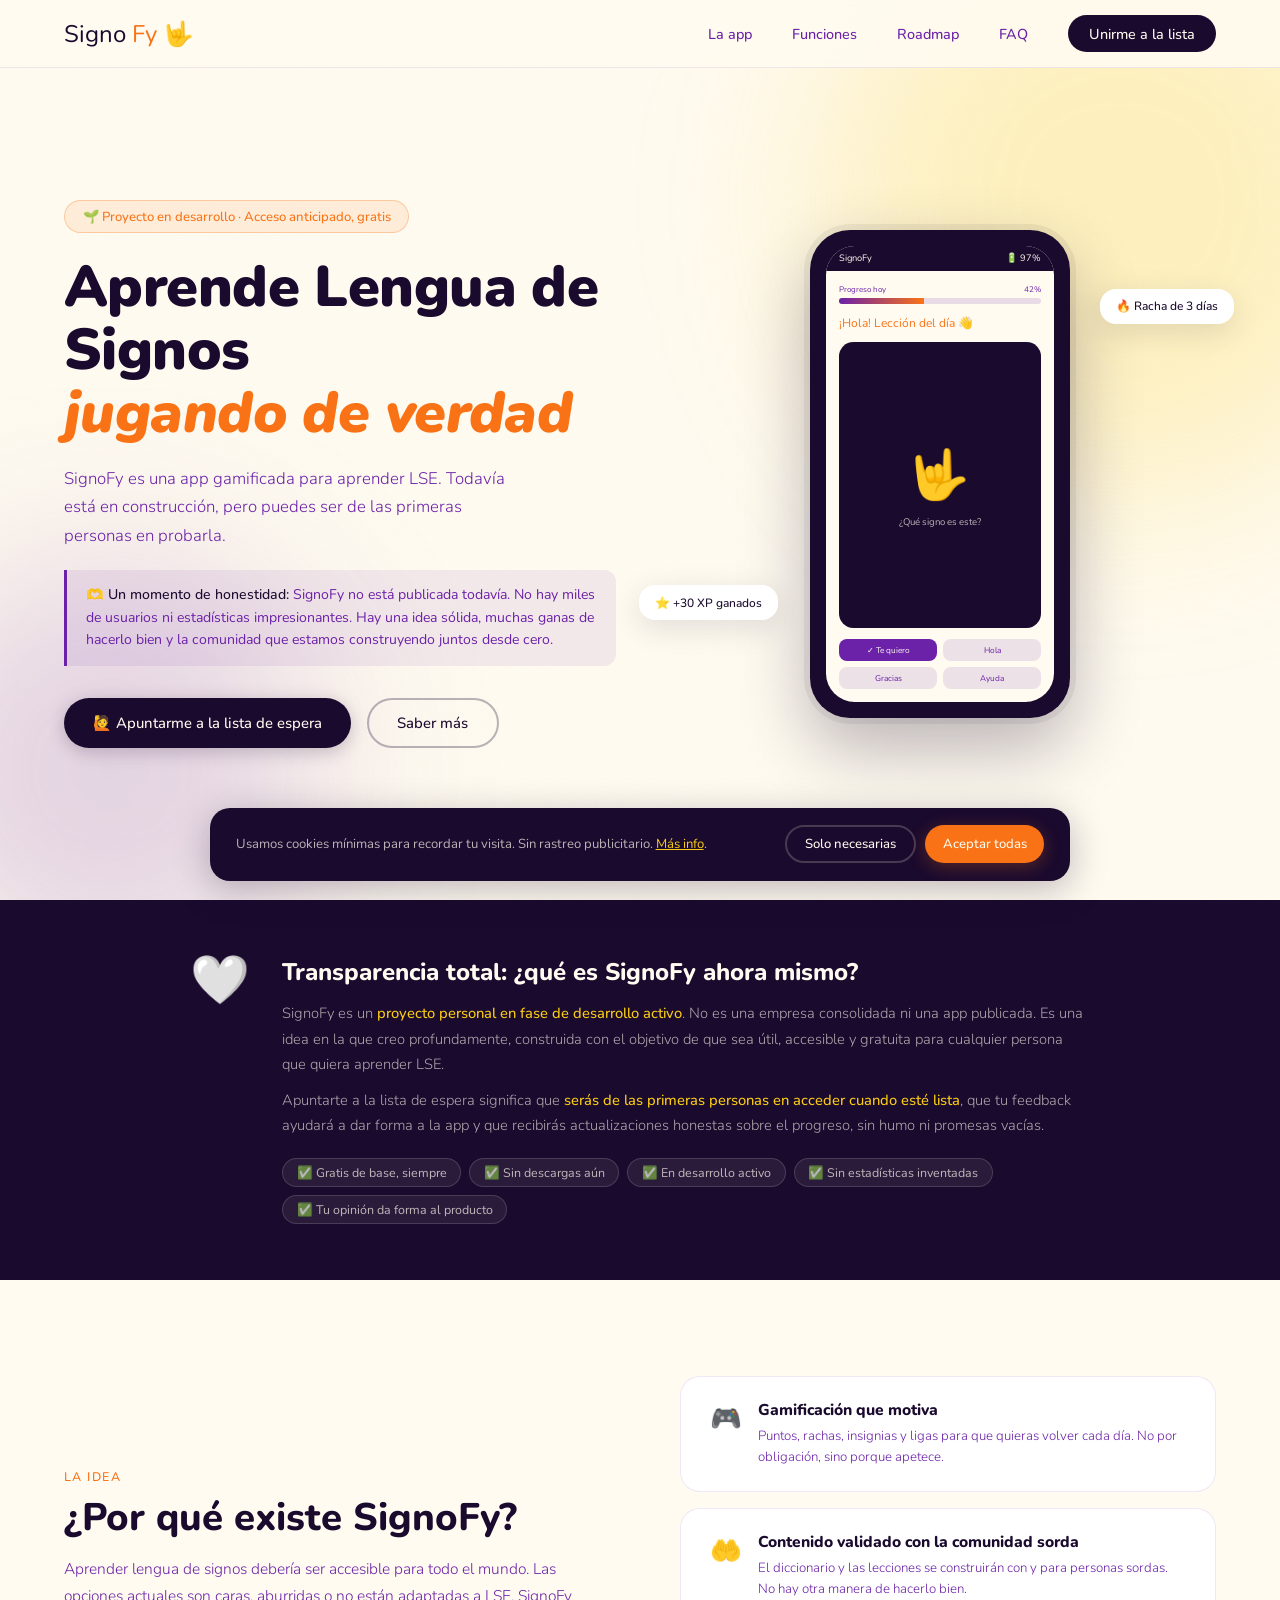
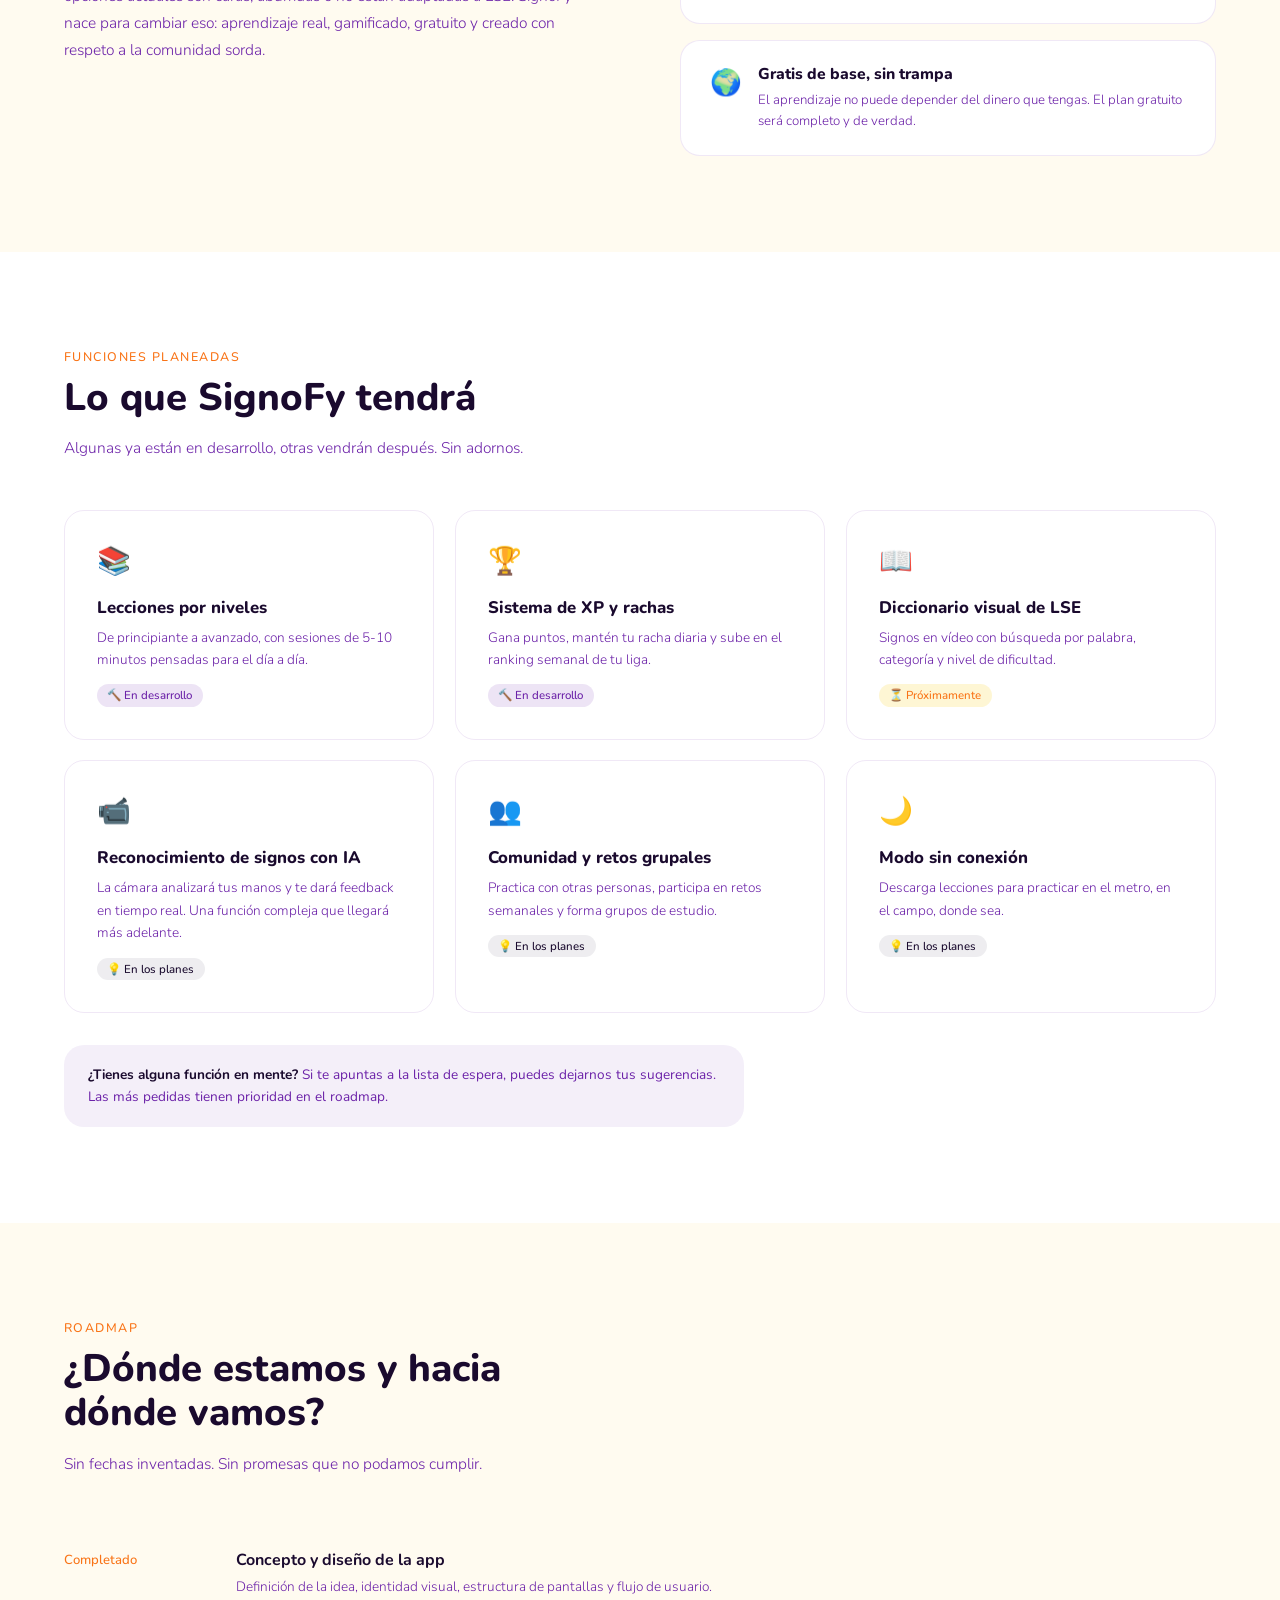
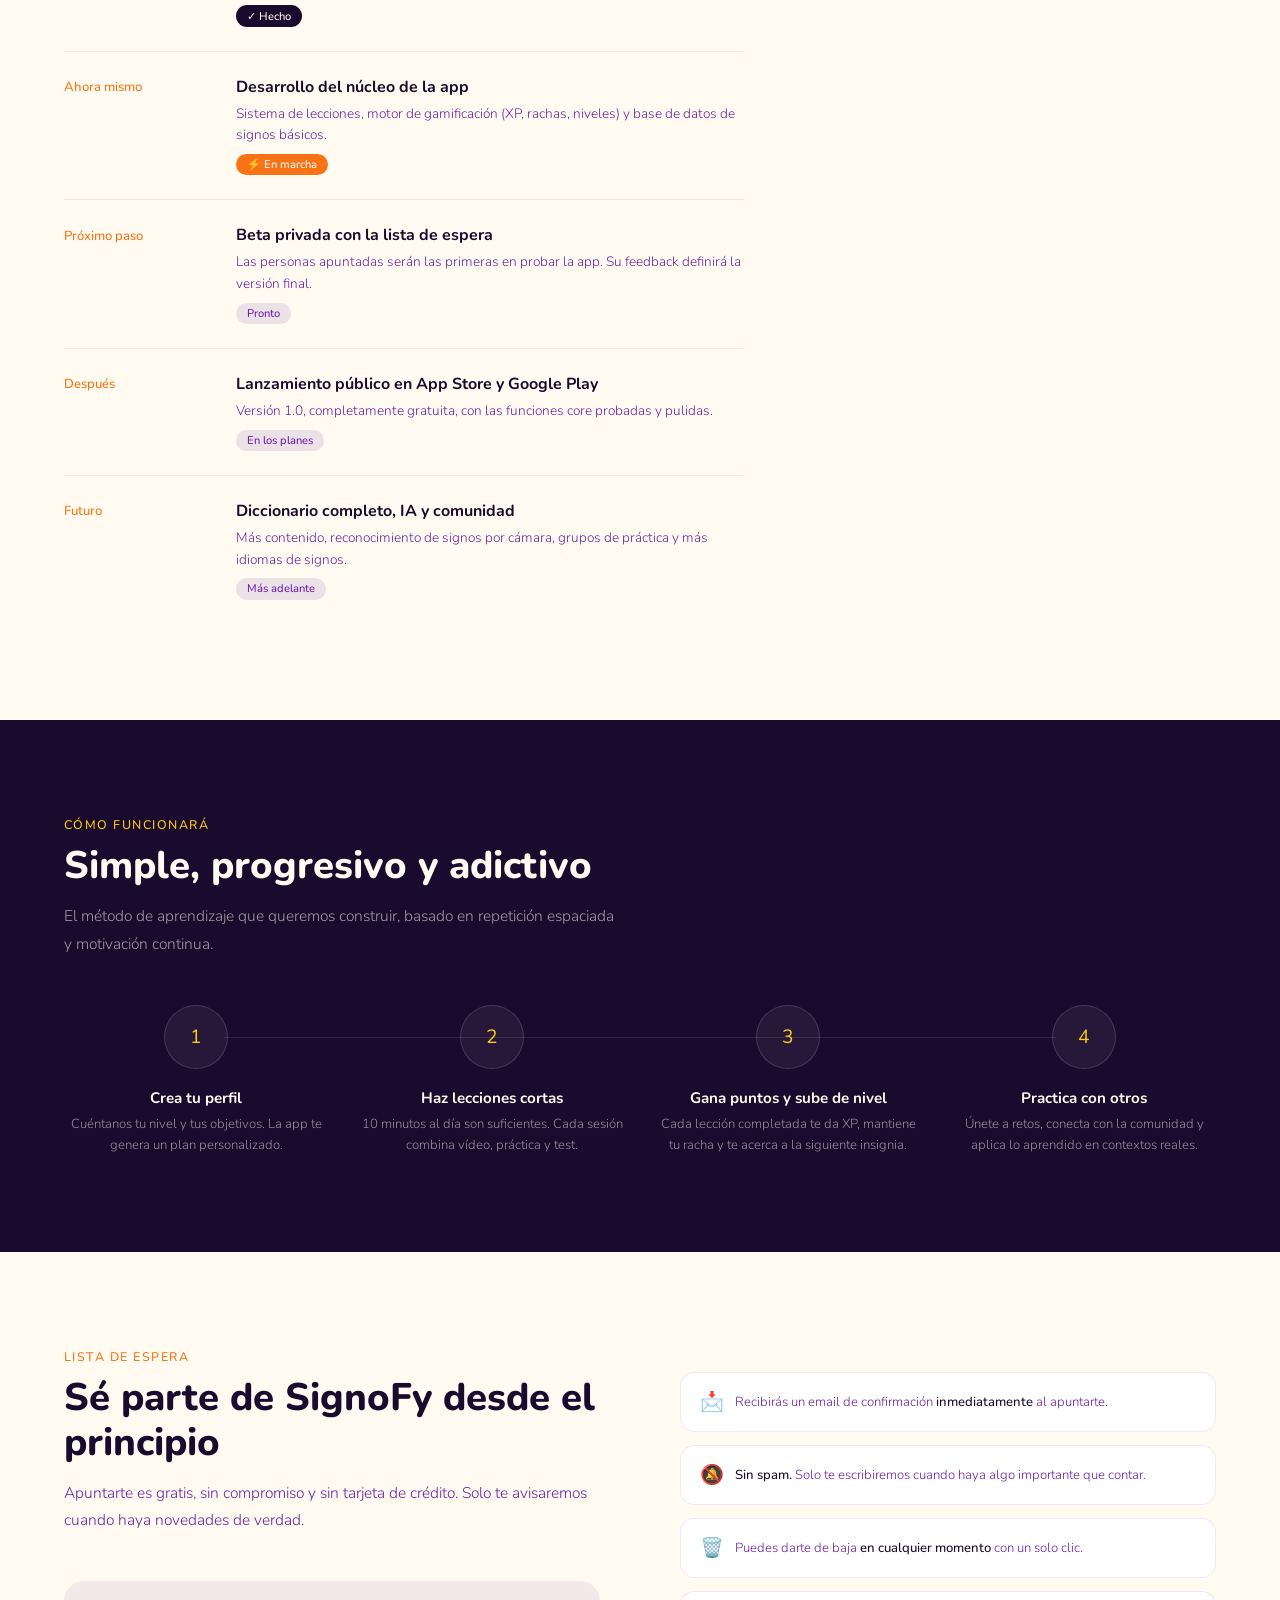
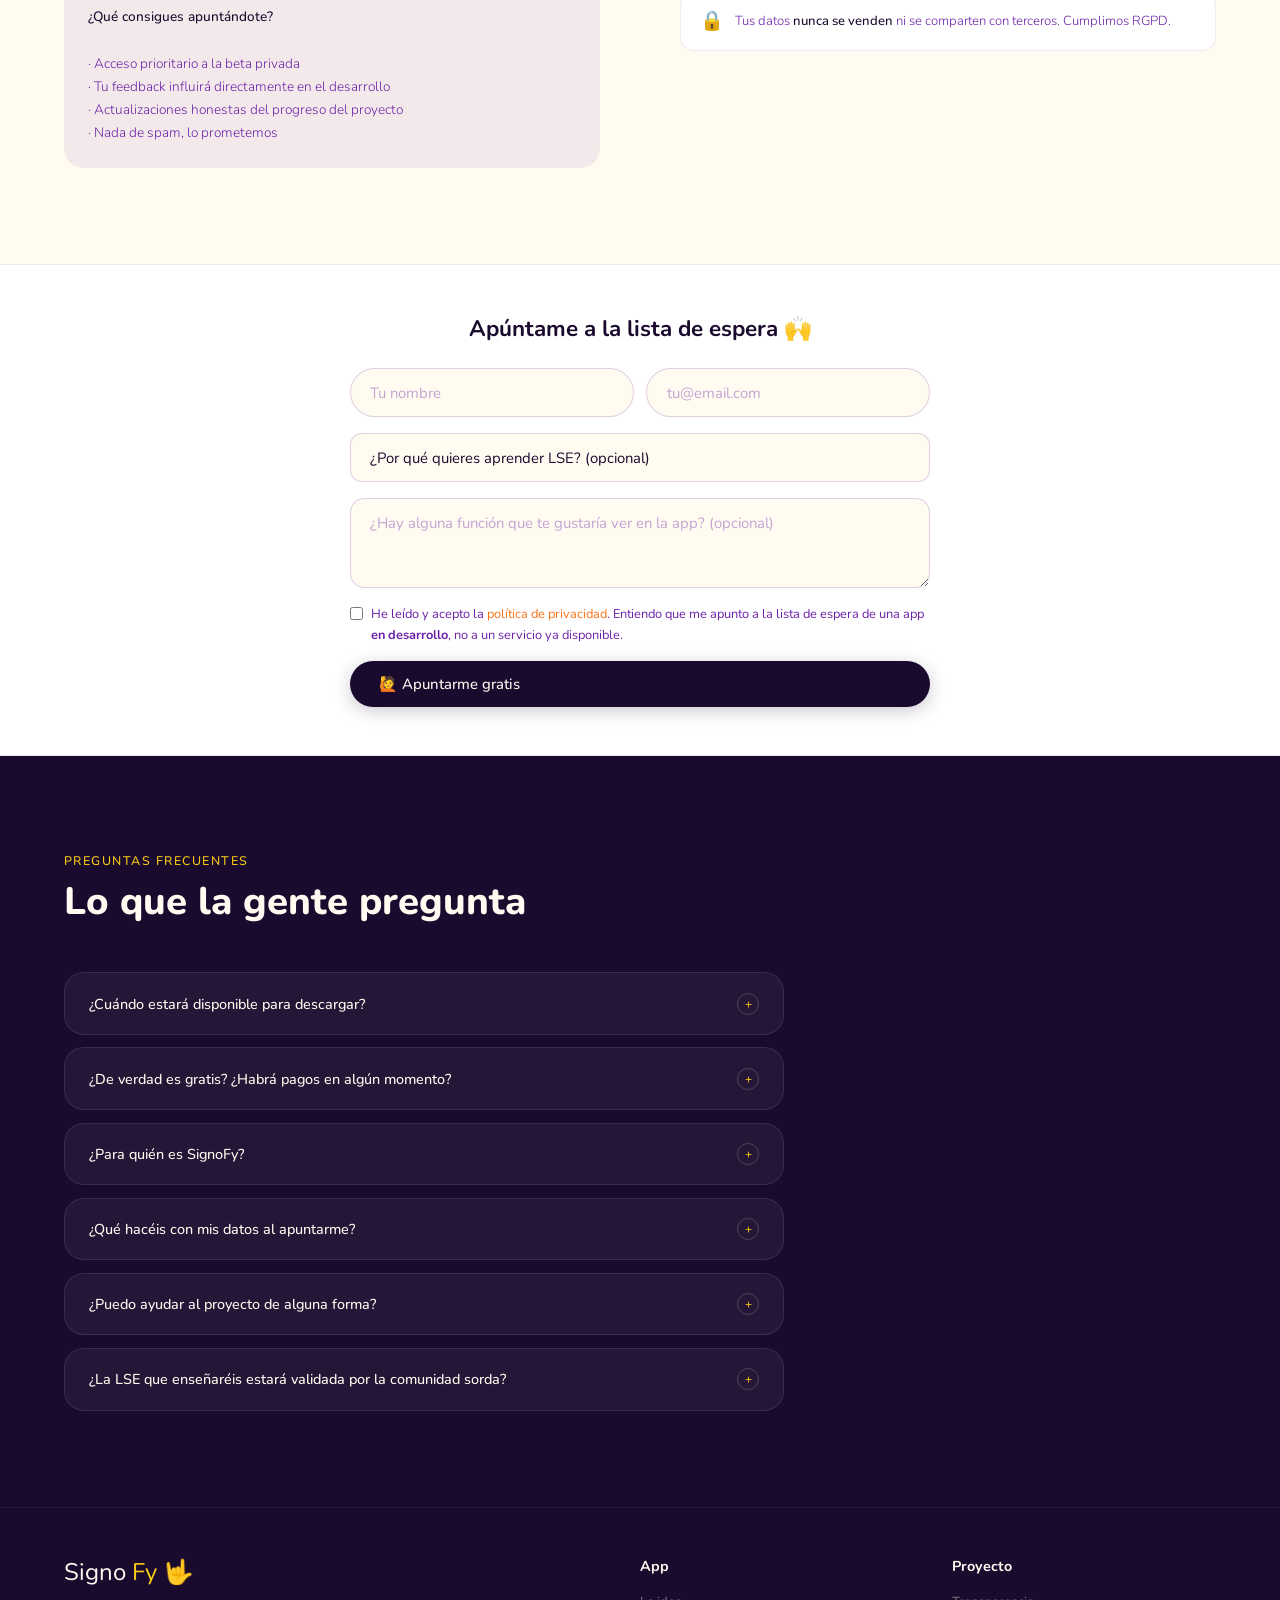
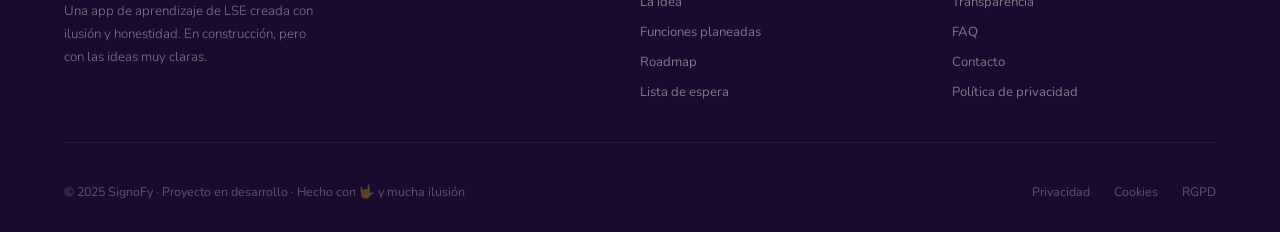
==== commit 16fc4a41: "update code update code" ====
--- a/Web/index.html
+++ b/Web/index.html
@@ -8,7 +8,7 @@
   <!-- Fuentes -->
   <link rel="preconnect" href="https://fonts.googleapis.com" />
   <link rel="preconnect" href="https://fonts.gstatic.com" crossorigin />
-  <link href="https://fonts.googleapis.com/css2?family=Playfair+Display:ital,wght@0,700;0,900;1,700&family=DM+Sans:wght@300;400;500&display=swap" rel="stylesheet" />
+  <link href="https://fonts.googleapis.com/css2?family=Nunito:ital,wght@0,400;0,600;0,700;0,800;0,900;1,700&display=swap" rel="stylesheet" />
 
   <!-- Estilos -->
   <link rel="stylesheet" href="css/style.css" />
@@ -369,7 +369,7 @@
         ¿Puedo ayudar al proyecto de alguna forma?
         <div class="faq-toggle">+</div>
       </div>
-      <div class="faq-a">¡Sí! La forma más valiosa ahora mismo es apuntarte y contarnos qué necesitas que tenga la app. Si eres intérprete de LSE, persona sorda o tienes experiencia en diseño o desarrollo y quieres colaborar, escríbenos a hola@signofy.app</div>
+      <div class="faq-a">¡Sí! La forma más valiosa ahora mismo es apuntarte y contarnos qué necesitas que tenga la app. Si eres intérprete de LSE, persona sorda o tienes experiencia en diseño o desarrollo y quieres colaborar, escríbenos a <a href="/cdn-cgi/l/email-protection" class="__cf_email__" data-cfemail="452d2a292405362c222b2a233c6b243535">[email&#160;protected]</a></div>
     </div>
     <div class="faq-item reveal">
       <div class="faq-q" onclick="toggleFaq(this)">
@@ -402,7 +402,7 @@
       <ul>
         <li><a href="#transparency">Transparencia</a></li>
         <li><a href="#faq">FAQ</a></li>
-        <li><a href="mailto:hola@signofy.app">Contacto</a></li>
+        <li><a href="/cdn-cgi/l/email-protection#9af2f5f6fbdae9f3fdf4f5fce3b4fbeaea">Contacto</a></li>
         <li><a href="#">Política de privacidad</a></li>
       </ul>
     </div>
@@ -422,12 +422,10 @@
   <p>Usamos cookies mínimas para recordar tu visita. Sin rastreo publicitario. <a href="#">Más info</a>.</p>
   <div class="cookie-btns">
     <button class="btn btn-outline" style="padding:.5rem 1.1rem;font-size:.82rem;color:var(--cream);border-color:rgba(254,250,224,.2)" onclick="closeCookie()">Solo necesarias</button>
-    <button class="btn btn-terra" style="padding:.5rem 1.1rem;font-size:.82rem" onclick="closeCookie()">Aceptar</button>
+    <button class="btn btn-terra" style="padding:.5rem 1.1rem;font-size:.82rem;" onclick="acceptCookies()">Aceptar todas</button>
   </div>
 </div>
 
-<!-- Scripts -->
-<script src="main.js"></script>
-
+  <script src="main.js"></script>
 </body>
-</html>+</html>
--- a/Web/css/style.css
+++ b/Web/css/style.css
@@ -1,12 +1,12 @@
 /* ── VARIABLES ───────────────────────────────────────────── */
 :root {
-  --cream:  #FEFAE0;
-  --forest: #283618;
-  --moss:   #606C38;
-  --sand:   #DDA15E;
-  --terra:  #BC6C25;
-  --ff-h:   'Playfair Display', serif;
-  --ff-b:   'DM Sans', sans-serif;
+  --cream:  #FFFBF0;
+  --forest: #1A0A2E;
+  --moss:   #6B21A8;
+  --sand:   #FACC15;
+  --terra:  #F97316;
+  --ff-h:   'Nunito', sans-serif;
+  --ff-b:   'Nunito', sans-serif;
   --r:      1.25rem;
 }
 
@@ -28,12 +28,12 @@
   position: fixed; top: 0; left: 0; right: 0; z-index: 100;
   display: flex; align-items: center; justify-content: space-between;
   padding: 1.1rem 4rem;
-  background: rgba(254,250,224,.9);
+  background: rgba(255,251,240,.9);
   backdrop-filter: blur(16px);
-  border-bottom: 1px solid rgba(96,108,56,.1);
+  border-bottom: 1px solid rgba(107,33,168,.1);
   transition: box-shadow .3s;
 }
-nav.scrolled { box-shadow: 0 4px 24px rgba(40,54,24,.08); }
+nav.scrolled { box-shadow: 0 4px 24px rgba(26,10,46,.08); }
 
 .logo { font-family: var(--ff-h); font-size: 1.5rem; display: flex; align-items: center; gap: .4rem; }
 .logo em { font-style: normal; color: var(--terra); }
@@ -69,11 +69,11 @@
   transition: transform .2s, box-shadow .2s, background .2s;
 }
 .btn:hover { transform: translateY(-2px); }
-.btn-primary { background: var(--forest); color: var(--cream); box-shadow: 0 4px 18px rgba(40,54,24,.22); }
+.btn-primary { background: var(--forest); color: var(--cream); box-shadow: 0 4px 18px rgba(26,10,46,.22); }
 .btn-primary:hover { background: var(--moss); }
-.btn-outline { background: transparent; color: var(--forest); border: 2px solid rgba(40,54,24,.3); }
+.btn-outline { background: transparent; color: var(--forest); border: 2px solid rgba(26,10,46,.3); }
 .btn-outline:hover { background: var(--forest); color: var(--cream); }
-.btn-terra { background: var(--terra); color: var(--cream); box-shadow: 0 4px 18px rgba(188,108,37,.28); }
+.btn-terra { background: var(--terra); color: var(--cream); box-shadow: 0 4px 18px rgba(249,115,22,.28); }
 .btn-terra:hover { background: var(--sand); }
 
 /* ── SECTION COMMON ──────────────────────────────────────── */
@@ -84,6 +84,7 @@
 .section-title {
   font-family: var(--ff-h); font-size: clamp(1.9rem, 3vw, 2.7rem);
   line-height: 1.15; max-width: 560px; margin-bottom: .9rem;
+  font-weight: 800;
 }
 .section-sub {
   font-size: .97rem; color: var(--moss); max-width: 560px;
@@ -100,13 +101,13 @@
 }
 
 .blob { position: absolute; border-radius: 50%; filter: blur(90px); pointer-events: none; }
-.blob-1 { width: 550px; height: 550px; background: rgba(221,161,94,.15); top: -80px; right: -120px; }
-.blob-2 { width: 380px; height: 380px; background: rgba(96,108,56,.1); bottom: -60px; left: -80px; }
+.blob-1 { width: 600px; height: 600px; background: rgba(250,204,21,.22); top: -100px; right: -140px; }
+.blob-2 { width: 420px; height: 420px; background: rgba(107,33,168,.18); bottom: -80px; left: -100px; }
 
 .honesty-pill {
   display: inline-flex; align-items: center; gap: .6rem;
-  background: rgba(188,108,37,.1);
-  border: 1.5px solid rgba(188,108,37,.3);
+  background: rgba(249,115,22,.1);
+  border: 1.5px solid rgba(249,115,22,.3);
   color: var(--terra);
   padding: .4rem 1.1rem; border-radius: 2rem;
   font-size: .82rem; font-weight: 500;
@@ -116,7 +117,8 @@
 
 h1 {
   font-family: var(--ff-h); font-size: clamp(2.6rem, 4.5vw, 4rem);
-  line-height: 1.1; letter-spacing: -.02em; margin-bottom: 1.2rem;
+  line-height: 1.1; letter-spacing: -.01em; margin-bottom: 1.2rem;
+  font-weight: 900;
   animation: fadeUp .5s .2s both;
 }
 h1 em { font-style: italic; color: var(--terra); }
@@ -128,7 +130,7 @@
 }
 
 .early-note {
-  background: rgba(96,108,56,.08);
+  background: rgba(107,33,168,.08);
   border-left: 3px solid var(--moss);
   border-radius: 0 .75rem .75rem 0;
   padding: .9rem 1.2rem;
@@ -146,7 +148,7 @@
 .phone {
   width: 260px; background: var(--forest);
   border-radius: 2.5rem; padding: 1rem;
-  box-shadow: 0 30px 70px rgba(40,54,24,.3), 0 0 0 6px rgba(40,54,24,.06);
+  box-shadow: 0 30px 70px rgba(26,10,46,.3), 0 0 0 6px rgba(26,10,46,.06);
 }
 .phone-screen {
   background: var(--cream); border-radius: 1.8rem;
@@ -166,10 +168,10 @@
   display: flex; flex-direction: column; align-items: center; justify-content: center; gap: .4rem;
 }
 .ps-hand { font-size: 3rem; animation: wave 2.8s ease-in-out infinite; }
-.ps-q { font-size: .6rem; color: rgba(254,250,224,.7); }
+.ps-q { font-size: .6rem; color: rgba(255,251,240,.7); }
 .ps-opts { display: grid; grid-template-columns: 1fr 1fr; gap: .35rem; }
 .ps-opt {
-  background: rgba(96,108,56,.12); border-radius: .5rem;
+  background: rgba(107,33,168,.12); border-radius: .5rem;
   padding: .35rem; font-size: .52rem; text-align: center; color: var(--moss);
 }
 .ps-opt.ok { background: var(--moss); color: var(--cream); }
@@ -177,16 +179,16 @@
   font-size: .5rem; color: var(--moss); margin-bottom: .2rem;
   display: flex; justify-content: space-between;
 }
-.ps-bar { background: rgba(96,108,56,.15); height: 6px; border-radius: 1rem; overflow: hidden; }
+.ps-bar { background: rgba(107,33,168,.15); height: 6px; border-radius: 1rem; overflow: hidden; }
 .ps-fill {
   height: 100%; width: 42%;
-  background: linear-gradient(90deg, var(--moss), var(--sand));
+  background: linear-gradient(90deg, var(--moss), var(--terra));
   animation: grow 2s 1s both;
 }
 
 .float-badge {
   position: absolute; background: white; border-radius: 1rem;
-  padding: .6rem 1rem; box-shadow: 0 8px 30px rgba(40,54,24,.12);
+  padding: .6rem 1rem; box-shadow: 0 8px 30px rgba(26,10,46,.12);
   font-size: .75rem; font-weight: 500;
   display: flex; align-items: center; gap: .4rem; white-space: nowrap;
 }
@@ -204,14 +206,14 @@
   gap: 2rem; align-items: start;
 }
 .transp-icon { font-size: 3rem; line-height: 1; }
-.transp-text h2 { font-family: var(--ff-h); color: var(--cream); font-size: 1.5rem; margin-bottom: .8rem; }
-.transp-text p { color: rgba(254,250,224,.65); font-size: .92rem; line-height: 1.75; font-weight: 300; }
+.transp-text h2 { font-family: var(--ff-h); color: var(--cream); font-size: 1.5rem; margin-bottom: .8rem; font-weight: 800; }
+.transp-text p { color: rgba(255,251,240,.65); font-size: .92rem; line-height: 1.75; font-weight: 300; }
 .transp-text p + p { margin-top: .6rem; }
 .transp-text strong { color: var(--sand); font-weight: 500; }
 .transp-tags { display: flex; flex-wrap: wrap; gap: .5rem; margin-top: 1.2rem; }
 .transp-tag {
-  background: rgba(254,250,224,.07); border: 1px solid rgba(254,250,224,.15);
-  color: rgba(254,250,224,.7); padding: .3rem .85rem;
+  background: rgba(255,251,240,.07); border: 1px solid rgba(255,251,240,.15);
+  color: rgba(255,251,240,.7); padding: .3rem .85rem;
   border-radius: 2rem; font-size: .78rem;
 }
 
@@ -222,13 +224,13 @@
 .about-cards { display: flex; flex-direction: column; gap: 1rem; }
 .about-card {
   background: white; border-radius: var(--r);
-  padding: 1.4rem 1.8rem; border: 1px solid rgba(96,108,56,.1);
+  padding: 1.4rem 1.8rem; border: 1px solid rgba(107,33,168,.1);
   display: flex; gap: 1rem; align-items: flex-start;
   transition: transform .2s, box-shadow .2s;
 }
-.about-card:hover { transform: translateX(5px); box-shadow: 0 6px 24px rgba(40,54,24,.08); }
+.about-card:hover { transform: translateX(5px); box-shadow: 0 6px 24px rgba(26,10,46,.08); }
 .about-card-icon { font-size: 1.6rem; flex-shrink: 0; margin-top: .1rem; }
-.about-card h3 { font-family: var(--ff-h); font-size: .98rem; margin-bottom: .3rem; }
+.about-card h3 { font-family: var(--ff-h); font-size: .98rem; margin-bottom: .3rem; font-weight: 800; }
 .about-card p { font-size: .83rem; color: var(--moss); line-height: 1.6; font-weight: 300; }
 
 /* ── FEATURES ────────────────────────────────────────────── */
@@ -236,31 +238,31 @@
 .features-grid { display: grid; grid-template-columns: repeat(3, 1fr); gap: 1.3rem; margin-top: 3rem; }
 .feat-card {
   border-radius: var(--r); padding: 2rem;
-  border: 1.5px solid rgba(96,108,56,.1);
+  border: 1.5px solid rgba(107,33,168,.1);
   transition: transform .25s, box-shadow .25s;
   position: relative; overflow: hidden;
 }
 .feat-card::before {
   content: ''; position: absolute; top: 0; left: 0; right: 0; height: 3px;
-  background: linear-gradient(90deg, var(--moss), var(--sand));
+  background: linear-gradient(90deg, var(--moss), var(--terra));
   transform: scaleX(0); transform-origin: left; transition: transform .3s;
 }
-.feat-card:hover { transform: translateY(-4px); box-shadow: 0 12px 40px rgba(40,54,24,.1); }
+.feat-card:hover { transform: translateY(-4px); box-shadow: 0 12px 40px rgba(26,10,46,.1); }
 .feat-card:hover::before { transform: scaleX(1); }
 .feat-icon { font-size: 1.7rem; margin-bottom: 1rem; }
-.feat-card h3 { font-family: var(--ff-h); font-size: 1.05rem; margin-bottom: .5rem; }
+.feat-card h3 { font-family: var(--ff-h); font-size: 1.05rem; margin-bottom: .5rem; font-weight: 800; }
 .feat-card p { font-size: .85rem; color: var(--moss); line-height: 1.65; font-weight: 300; }
 .feat-status {
   display: inline-block; margin-top: .8rem;
   font-size: .72rem; font-weight: 500; padding: .2rem .65rem; border-radius: 2rem;
 }
-.status-current { background: rgba(96,108,56,.12); color: var(--moss); }
-.status-soon    { background: rgba(221,161,94,.18); color: var(--terra); }
-.status-plan    { background: rgba(40,54,24,.07); color: var(--forest); }
+.status-current { background: rgba(107,33,168,.12); color: var(--moss); }
+.status-soon    { background: rgba(250,204,21,.18); color: var(--terra); }
+.status-plan    { background: rgba(26,10,46,.07); color: var(--forest); }
 
 .features-note {
   margin-top: 2rem; padding: 1.2rem 1.5rem;
-  background: rgba(96,108,56,.07); border-radius: var(--r);
+  background: rgba(107,33,168,.07); border-radius: var(--r);
   font-size: .85rem; color: var(--moss); line-height: 1.6; max-width: 680px;
 }
 .features-note strong { color: var(--forest); }
@@ -271,7 +273,7 @@
 .road-item {
   display: grid; grid-template-columns: 140px 1fr;
   gap: 2rem; align-items: start;
-  padding: 1.5rem 0; border-bottom: 1px solid rgba(96,108,56,.1);
+  padding: 1.5rem 0; border-bottom: 1px solid rgba(107,33,168,.1);
 }
 .road-item:last-child { border-bottom: none; }
 .road-date { font-size: .82rem; color: var(--terra); font-weight: 500; padding-top: .15rem; }
@@ -283,13 +285,13 @@
 }
 .tag-done    { background: var(--forest); color: var(--cream); }
 .tag-current { background: var(--terra); color: white; }
-.tag-next    { background: rgba(96,108,56,.12); color: var(--moss); }
+.tag-next    { background: rgba(107,33,168,.12); color: var(--moss); }
 
 /* ── HOW IT WORKS ────────────────────────────────────────── */
 #how { background: var(--forest); padding: 6rem 4rem; }
 #how .section-title { color: var(--cream); }
 #how .section-label { color: var(--sand); }
-#how .section-sub   { color: rgba(254,250,224,.6); }
+#how .section-sub   { color: rgba(255,251,240,.6); }
 
 .steps {
   display: grid; grid-template-columns: repeat(4, 1fr);
@@ -303,13 +305,13 @@
 .step { text-align: center; }
 .step-n {
   width: 4rem; height: 4rem; border-radius: 50%;
-  background: rgba(254,250,224,.06); border: 1.5px solid rgba(254,250,224,.14);
+  background: rgba(255,251,240,.06); border: 1.5px solid rgba(255,251,240,.14);
   display: flex; align-items: center; justify-content: center;
   font-family: var(--ff-h); font-size: 1.2rem; color: var(--sand);
   margin: 0 auto 1.2rem; position: relative; z-index: 1;
 }
 .step h3 { font-family: var(--ff-h); color: var(--cream); font-size: .95rem; margin-bottom: .4rem; }
-.step p { font-size: .82rem; color: rgba(254,250,224,.55); line-height: 1.6; font-weight: 300; }
+.step p { font-size: .82rem; color: rgba(255,251,240,.55); line-height: 1.6; font-weight: 300; }
 
 /* ── WAITLIST INFO ───────────────────────────────────────── */
 #waitlist {
@@ -318,7 +320,7 @@
   gap: 5rem; align-items: start;
 }
 .waitlist-note {
-  background: rgba(96,108,56,.08); border-radius: var(--r);
+  background: rgba(107,33,168,.08); border-radius: var(--r);
   padding: 1.5rem; margin-top: 1.5rem;
   font-size: .85rem; color: var(--moss); line-height: 1.7; font-weight: 300;
 }
@@ -326,7 +328,7 @@
 .mini-cards { display: flex; flex-direction: column; gap: .8rem; margin-top: 1.5rem; }
 .mini-card {
   background: white; border-radius: .9rem;
-  padding: 1rem 1.2rem; border: 1px solid rgba(96,108,56,.1);
+  padding: 1rem 1.2rem; border: 1px solid rgba(107,33,168,.1);
   font-size: .82rem; display: flex; align-items: center; gap: .7rem;
 }
 .mini-card-icon { font-size: 1.2rem; }
@@ -336,8 +338,8 @@
 /* ── WAITLIST FORM ───────────────────────────────────────── */
 #waitlist-form-section {
   background: white; padding: 3rem 4rem;
-  border-top: 1px solid rgba(96,108,56,.1);
-  border-bottom: 1px solid rgba(96,108,56,.1);
+  border-top: 1px solid rgba(107,33,168,.1);
+  border-bottom: 1px solid rgba(107,33,168,.1);
 }
 .form-wrap { max-width: 580px; margin: 0 auto; }
 .form-wrap h3 { font-family: var(--ff-h); font-size: 1.4rem; margin-bottom: 1.5rem; text-align: center; }
@@ -345,12 +347,12 @@
 .form-row { display: flex; gap: .8rem; }
 .inp {
   flex: 1; padding: .85rem 1.2rem; border-radius: 3rem;
-  border: 1.5px solid rgba(96,108,56,.2); background: var(--cream);
+  border: 1.5px solid rgba(107,33,168,.2); background: var(--cream);
   font-family: var(--ff-b); font-size: .93rem; color: var(--forest);
   outline: none; transition: border-color .2s;
 }
 .inp:focus { border-color: var(--moss); }
-.inp::placeholder { color: rgba(96,108,56,.4); }
+.inp::placeholder { color: rgba(107,33,168,.4); }
 select.inp { appearance: none; cursor: pointer; border-radius: .75rem; }
 textarea.inp { border-radius: .9rem; resize: vertical; min-height: 90px; }
 
@@ -363,7 +365,7 @@
 
 .success-box {
   display: none;
-  background: rgba(96,108,56,.1); border: 1.5px solid rgba(96,108,56,.25);
+  background: rgba(107,33,168,.1); border: 1.5px solid rgba(107,33,168,.25);
   border-radius: var(--r); padding: 1.5rem;
   text-align: center; color: var(--moss); font-size: .92rem; line-height: 1.7;
 }
@@ -377,17 +379,17 @@
 #faq .section-label { color: var(--sand); }
 .faq-list { max-width: 720px; margin-top: 3rem; display: flex; flex-direction: column; gap: .8rem; }
 .faq-item {
-  background: rgba(254,250,224,.05); border: 1px solid rgba(254,250,224,.09);
+  background: rgba(255,251,240,.05); border: 1px solid rgba(255,251,240,.09);
   border-radius: var(--r); overflow: hidden;
 }
 .faq-q {
   padding: 1.2rem 1.5rem; display: flex; justify-content: space-between; align-items: center;
   cursor: pointer; color: var(--cream); font-size: .9rem; font-weight: 500; gap: 1rem;
 }
-.faq-q:hover { background: rgba(254,250,224,.04); }
+.faq-q:hover { background: rgba(255,251,240,.04); }
 .faq-toggle {
   width: 22px; height: 22px; border-radius: 50%;
-  border: 1px solid rgba(254,250,224,.18);
+  border: 1px solid rgba(255,251,240,.18);
   display: flex; align-items: center; justify-content: center;
   flex-shrink: 0; color: var(--sand); font-size: .75rem;
   transition: transform .2s, background .2s;
@@ -402,24 +404,24 @@
 /* ── FOOTER ──────────────────────────────────────────────── */
 footer {
   background: var(--forest);
-  border-top: 1px solid rgba(254,250,224,.06);
+  border-top: 1px solid rgba(255,251,240,.06);
   padding: 3rem 4rem 2rem;
 }
 .footer-inner {
   display: grid; grid-template-columns: 2fr 1fr 1fr;
   gap: 3rem; margin-bottom: 2.5rem;
-  padding-bottom: 2.5rem; border-bottom: 1px solid rgba(254,250,224,.07);
+  padding-bottom: 2.5rem; border-bottom: 1px solid rgba(255,251,240,.07);
 }
 .footer-brand .logo { margin-bottom: .8rem; }
-.footer-brand p { font-size: .83rem; color: rgba(254,250,224,.45); line-height: 1.7; max-width: 260px; font-weight: 300; }
+.footer-brand p { font-size: .83rem; color: rgba(255,251,240,.45); line-height: 1.7; max-width: 260px; font-weight: 300; }
 .footer-col h4 { font-family: var(--ff-h); color: var(--cream); font-size: .9rem; margin-bottom: .9rem; }
 .footer-col ul { list-style: none; display: flex; flex-direction: column; gap: .5rem; }
-.footer-col a { font-size: .82rem; color: rgba(254,250,224,.45); transition: color .2s; }
+.footer-col a { font-size: .82rem; color: rgba(255,251,240,.45); transition: color .2s; }
 .footer-col a:hover { color: var(--sand); }
 .footer-bottom { display: flex; justify-content: space-between; align-items: center; flex-wrap: wrap; gap: 1rem; }
-.footer-bottom p { font-size: .78rem; color: rgba(254,250,224,.3); }
+.footer-bottom p { font-size: .78rem; color: rgba(255,251,240,.3); }
 .footer-legal { display: flex; gap: 1.5rem; }
-.footer-legal a { font-size: .78rem; color: rgba(254,250,224,.3); transition: color .2s; }
+.footer-legal a { font-size: .78rem; color: rgba(255,251,240,.3); transition: color .2s; }
 .footer-legal a:hover { color: var(--cream); }
 
 /* ── COOKIE BANNER ───────────────────────────────────────── */
@@ -430,11 +432,11 @@
   padding: 1.1rem 1.6rem;
   display: flex; align-items: center; justify-content: space-between;
   gap: 1rem; flex-wrap: wrap;
-  z-index: 999; box-shadow: 0 8px 36px rgba(0,0,0,.28);
+  z-index: 999; box-shadow: 0 8px 36px rgba(26,10,46,.28);
   transform: translateY(100px); opacity: 0;
   animation: slideUp .5s 1.8s forwards;
 }
-#cookie p { font-size: .82rem; color: rgba(254,250,224,.7); flex: 1; min-width: 200px; }
+#cookie p { font-size: .82rem; color: rgba(255,251,240,.7); flex: 1; min-width: 200px; }
 #cookie p a { color: var(--sand); text-decoration: underline; }
 .cookie-btns { display: flex; gap: .6rem; }
 
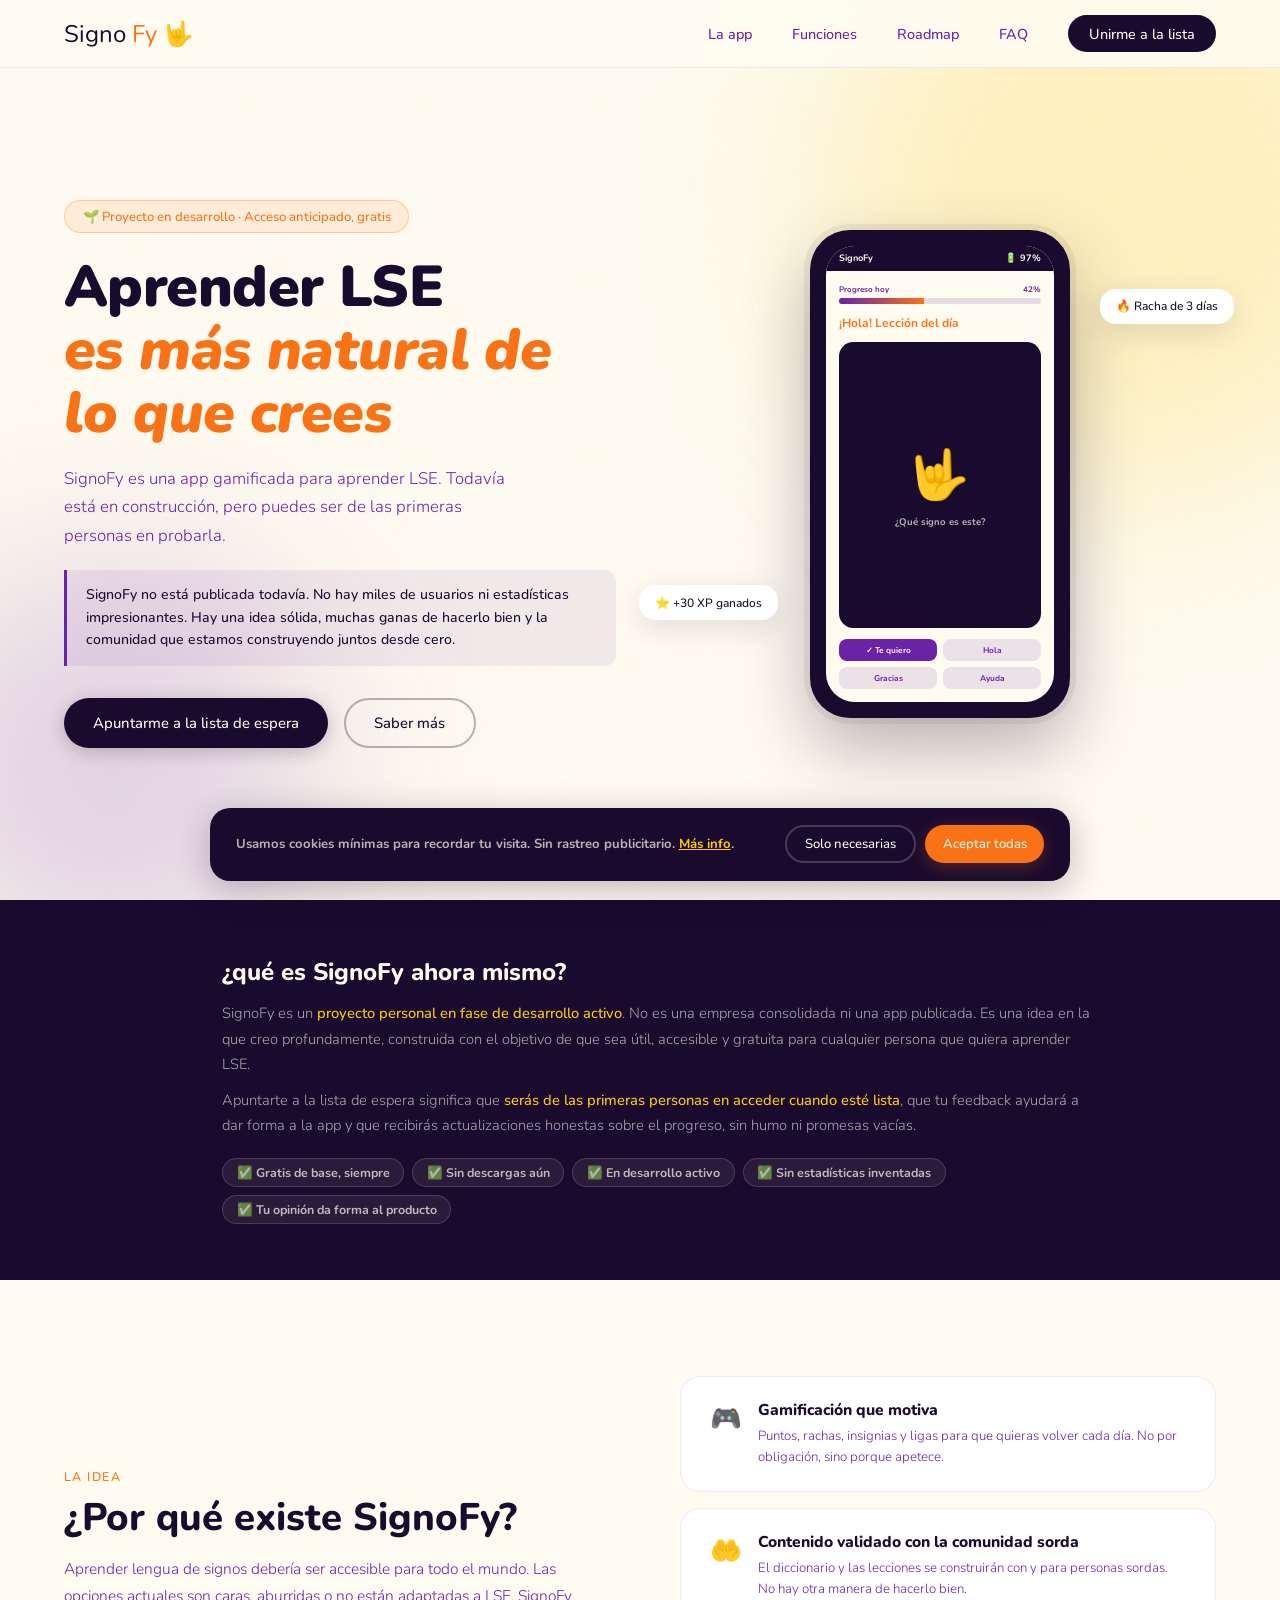
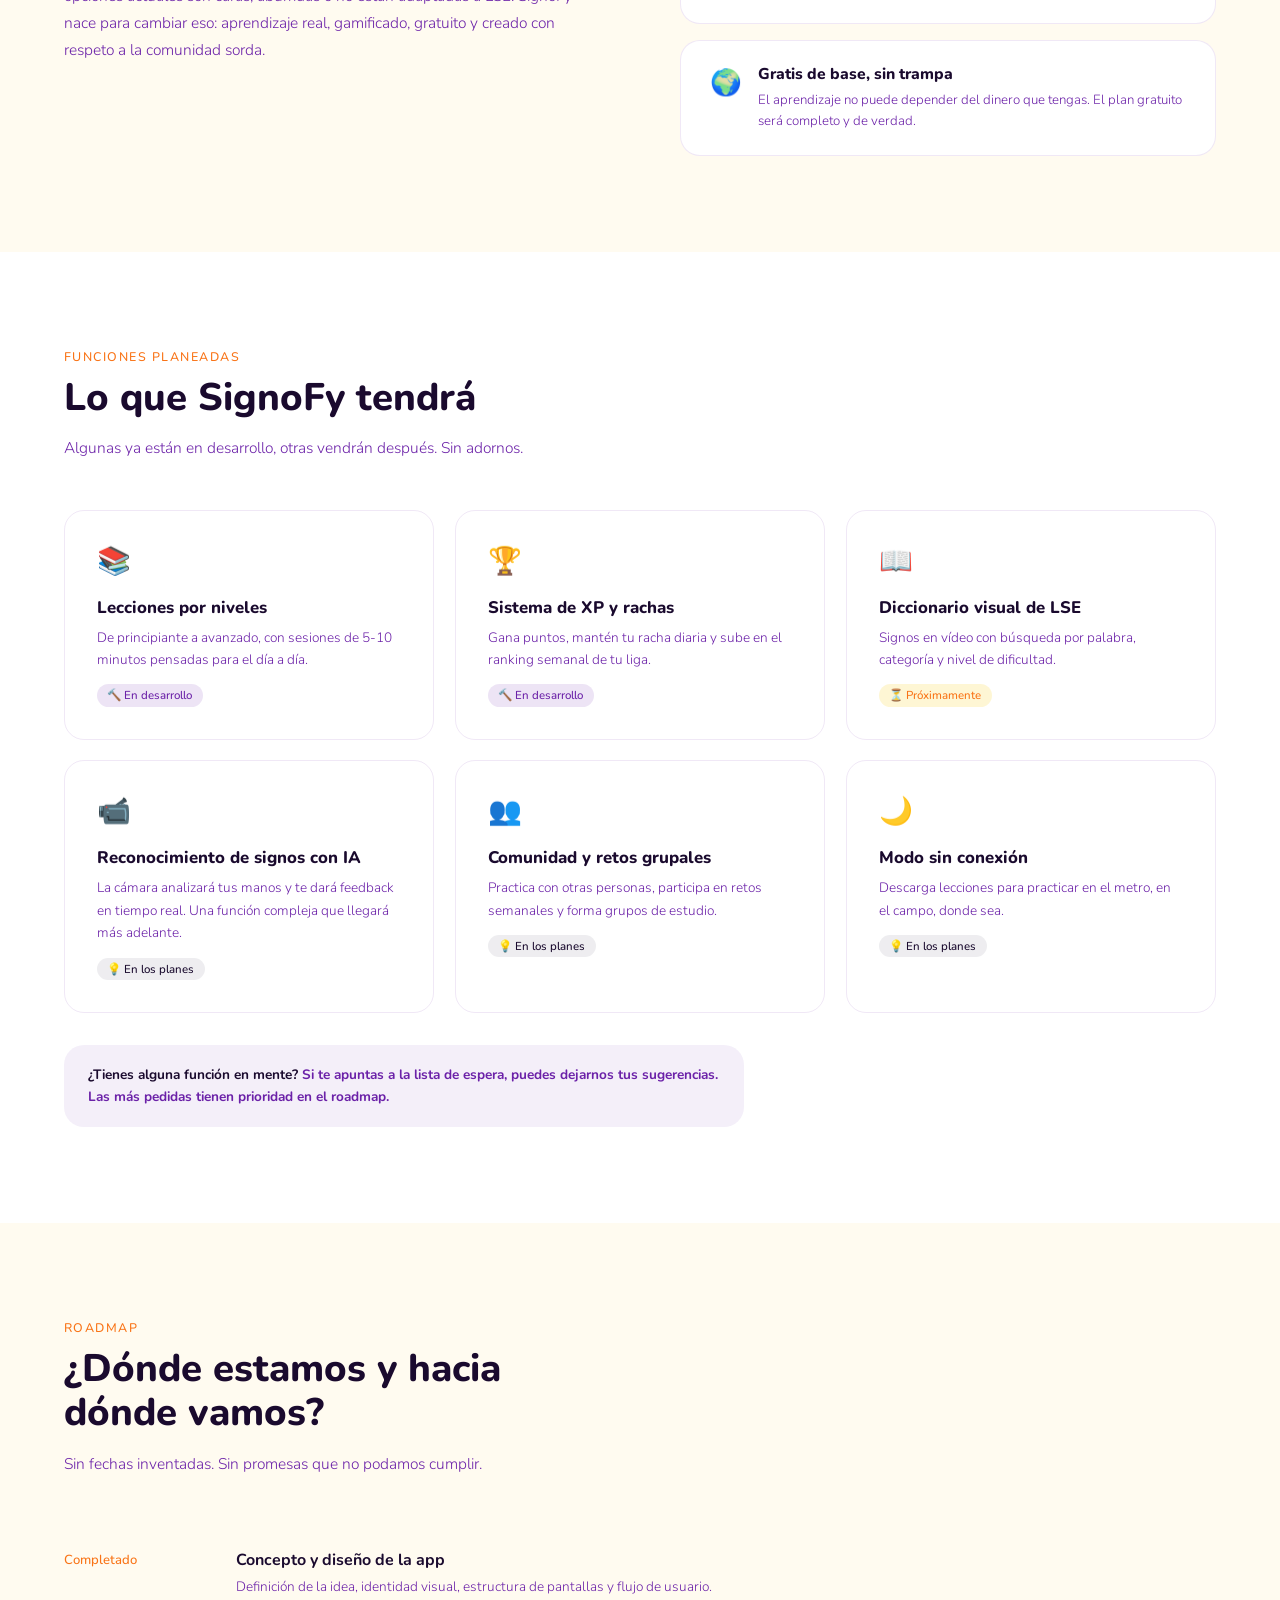
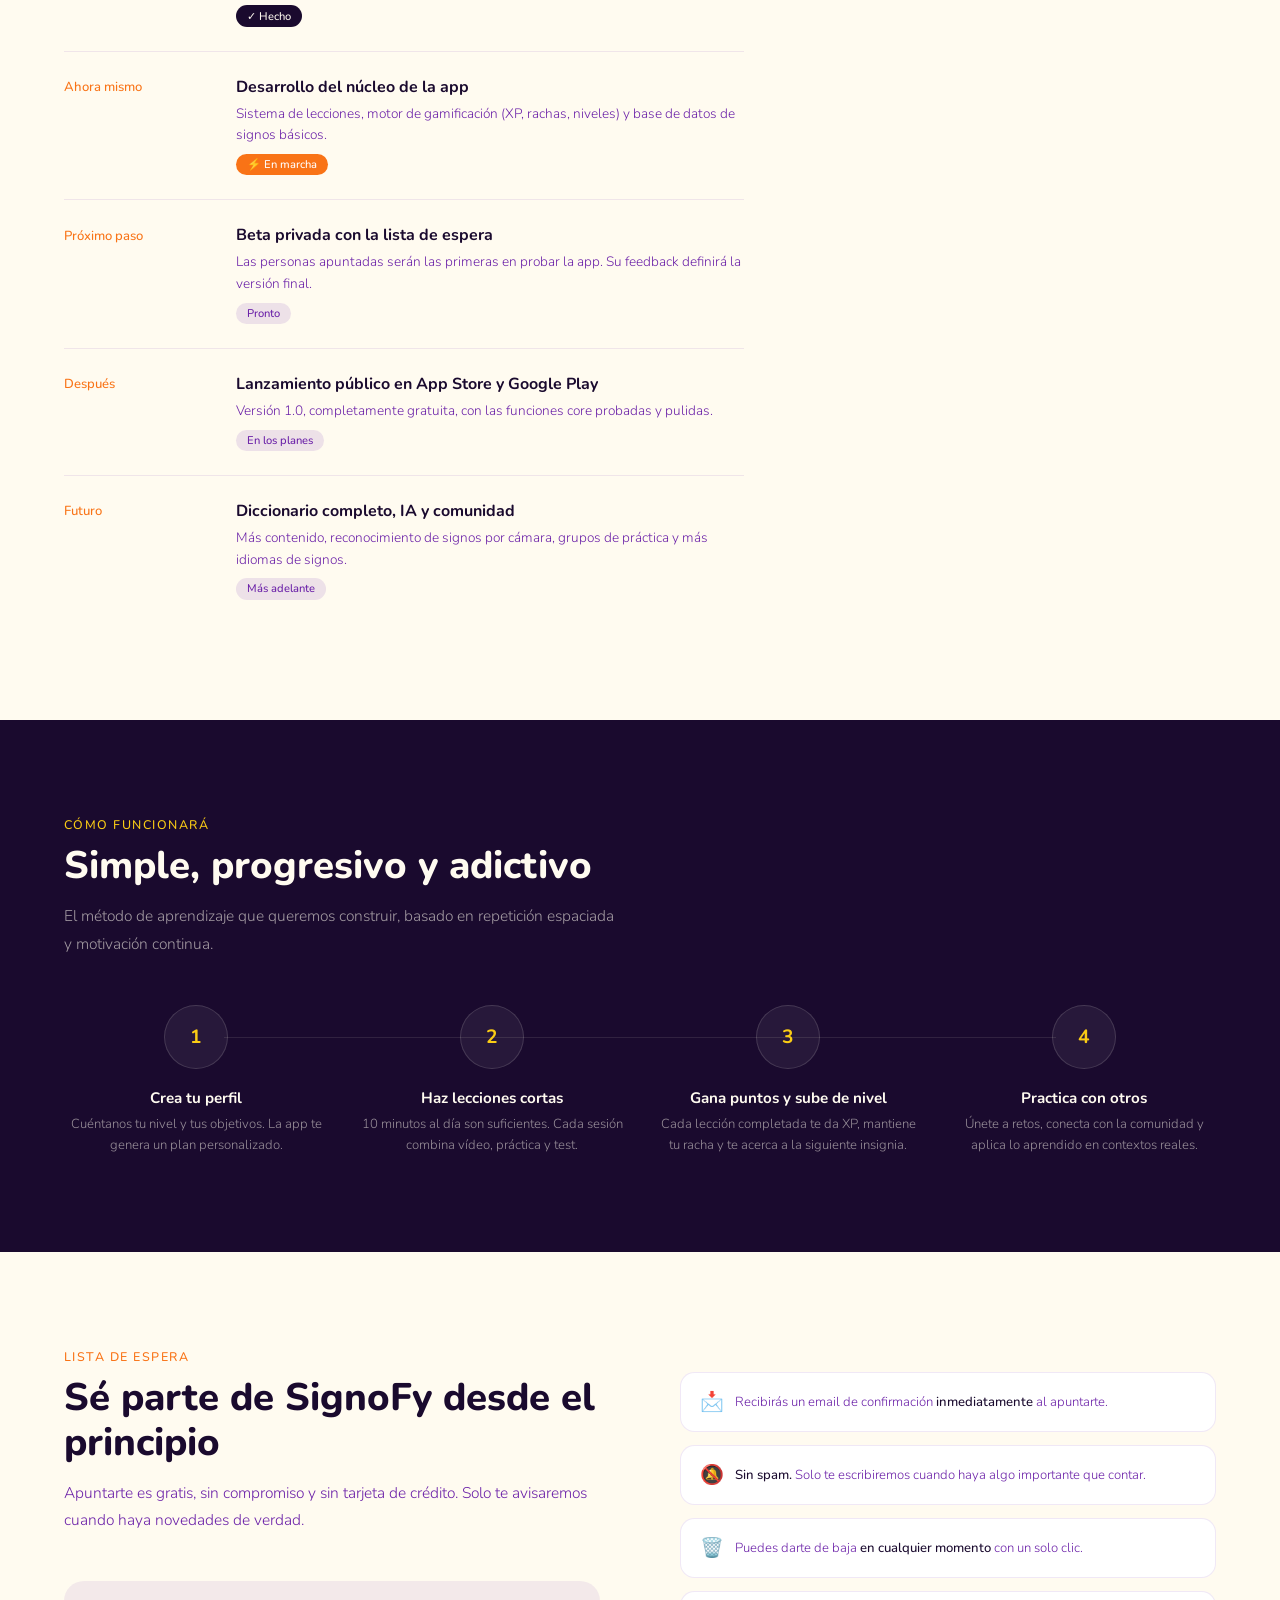
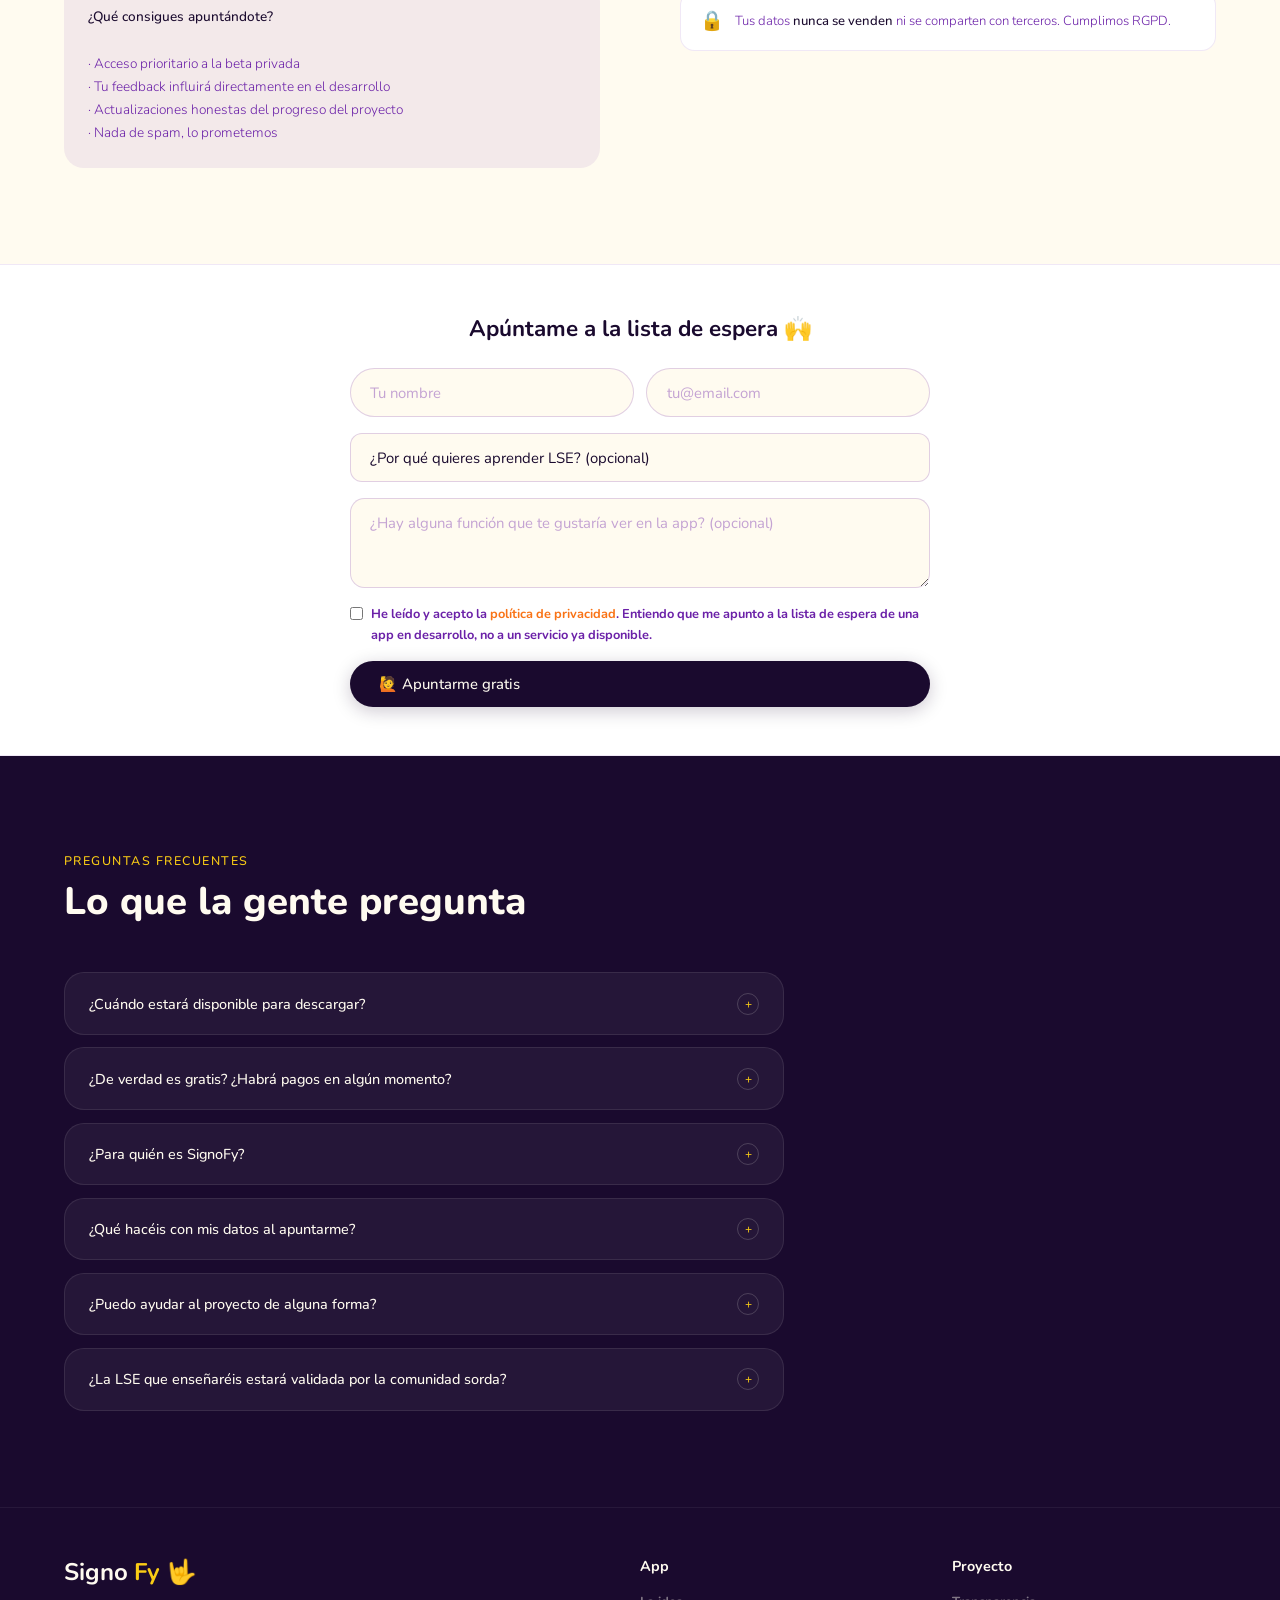
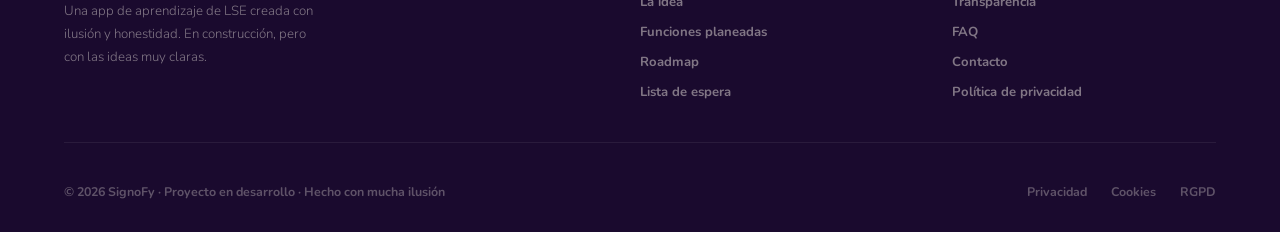
==== commit d6ca9adb: "Update index.html" ====
--- a/Web/index.html
+++ b/Web/index.html
@@ -37,13 +37,13 @@
 
   <div class="hero-text">
     <div class="honesty-pill">🌱 Proyecto en desarrollo · Acceso anticipado, gratis</div>
-    <h1>Aprende Lengua de Signos<br><em>jugando de verdad</em></h1>
+    <h1>Aprender LSE<br><em>es más natural de lo que crees</em></h1>
     <p class="hero-sub">SignoFy es una app gamificada para aprender LSE. Todavía está en construcción, pero puedes ser de las primeras personas en probarla.</p>
     <div class="early-note">
-      <strong>🫶 Un momento de honestidad:</strong> SignoFy no está publicada todavía. No hay miles de usuarios ni estadísticas impresionantes. Hay una idea sólida, muchas ganas de hacerlo bien y la comunidad que estamos construyendo juntos desde cero.
+      <strong>SignoFy no está publicada todavía. No hay miles de usuarios ni estadísticas impresionantes. Hay una idea sólida, muchas ganas de hacerlo bien y la comunidad que estamos construyendo juntos desde cero.
     </div>
     <div class="hero-actions">
-      <a href="#waitlist-form-section" class="btn btn-primary">🙋 Apuntarme a la lista de espera</a>
+      <a href="#waitlist-form-section" class="btn btn-primary"> Apuntarme a la lista de espera</a>
       <a href="#about" class="btn btn-outline">Saber más</a>
     </div>
   </div>
@@ -58,7 +58,7 @@
               <div class="ps-bar-label"><span>Progreso hoy</span><span>42%</span></div>
               <div class="ps-bar"><div class="ps-fill"></div></div>
             </div>
-            <div class="ps-greeting">¡Hola! Lección del día 👋</div>
+            <div class="ps-greeting">¡Hola! Lección del día</div>
             <div class="ps-card">
               <div class="ps-hand">🤟</div>
               <div class="ps-q">¿Qué signo es este?</div>
@@ -81,9 +81,9 @@
 <!-- ── TRANSPARENCIA ──────────────────────────────────────── -->
 <section id="transparency">
   <div class="transp-inner">
-    <div class="transp-icon">🤍</div>
+    <div class="transp-icon"></div>
     <div class="transp-text">
-      <h2>Transparencia total: ¿qué es SignoFy ahora mismo?</h2>
+      <h2>¿qué es SignoFy ahora mismo?</h2>
       <p>SignoFy es un <strong>proyecto personal en fase de desarrollo activo</strong>. No es una empresa consolidada ni una app publicada. Es una idea en la que creo profundamente, construida con el objetivo de que sea útil, accesible y gratuita para cualquier persona que quiera aprender LSE.</p>
       <p>Apuntarte a la lista de espera significa que <strong>serás de las primeras personas en acceder cuando esté lista</strong>, que tu feedback ayudará a dar forma a la app y que recibirás actualizaciones honestas sobre el progreso, sin humo ni promesas vacías.</p>
       <div class="transp-tags">
@@ -408,7 +408,7 @@
     </div>
   </div>
   <div class="footer-bottom">
-    <p>© 2025 SignoFy · Proyecto en desarrollo · Hecho con 🤟 y mucha ilusión</p>
+    <p>© 2026 SignoFy · Proyecto en desarrollo · Hecho con mucha ilusión</p>
     <div class="footer-legal">
       <a href="#">Privacidad</a>
       <a href="#">Cookies</a>
